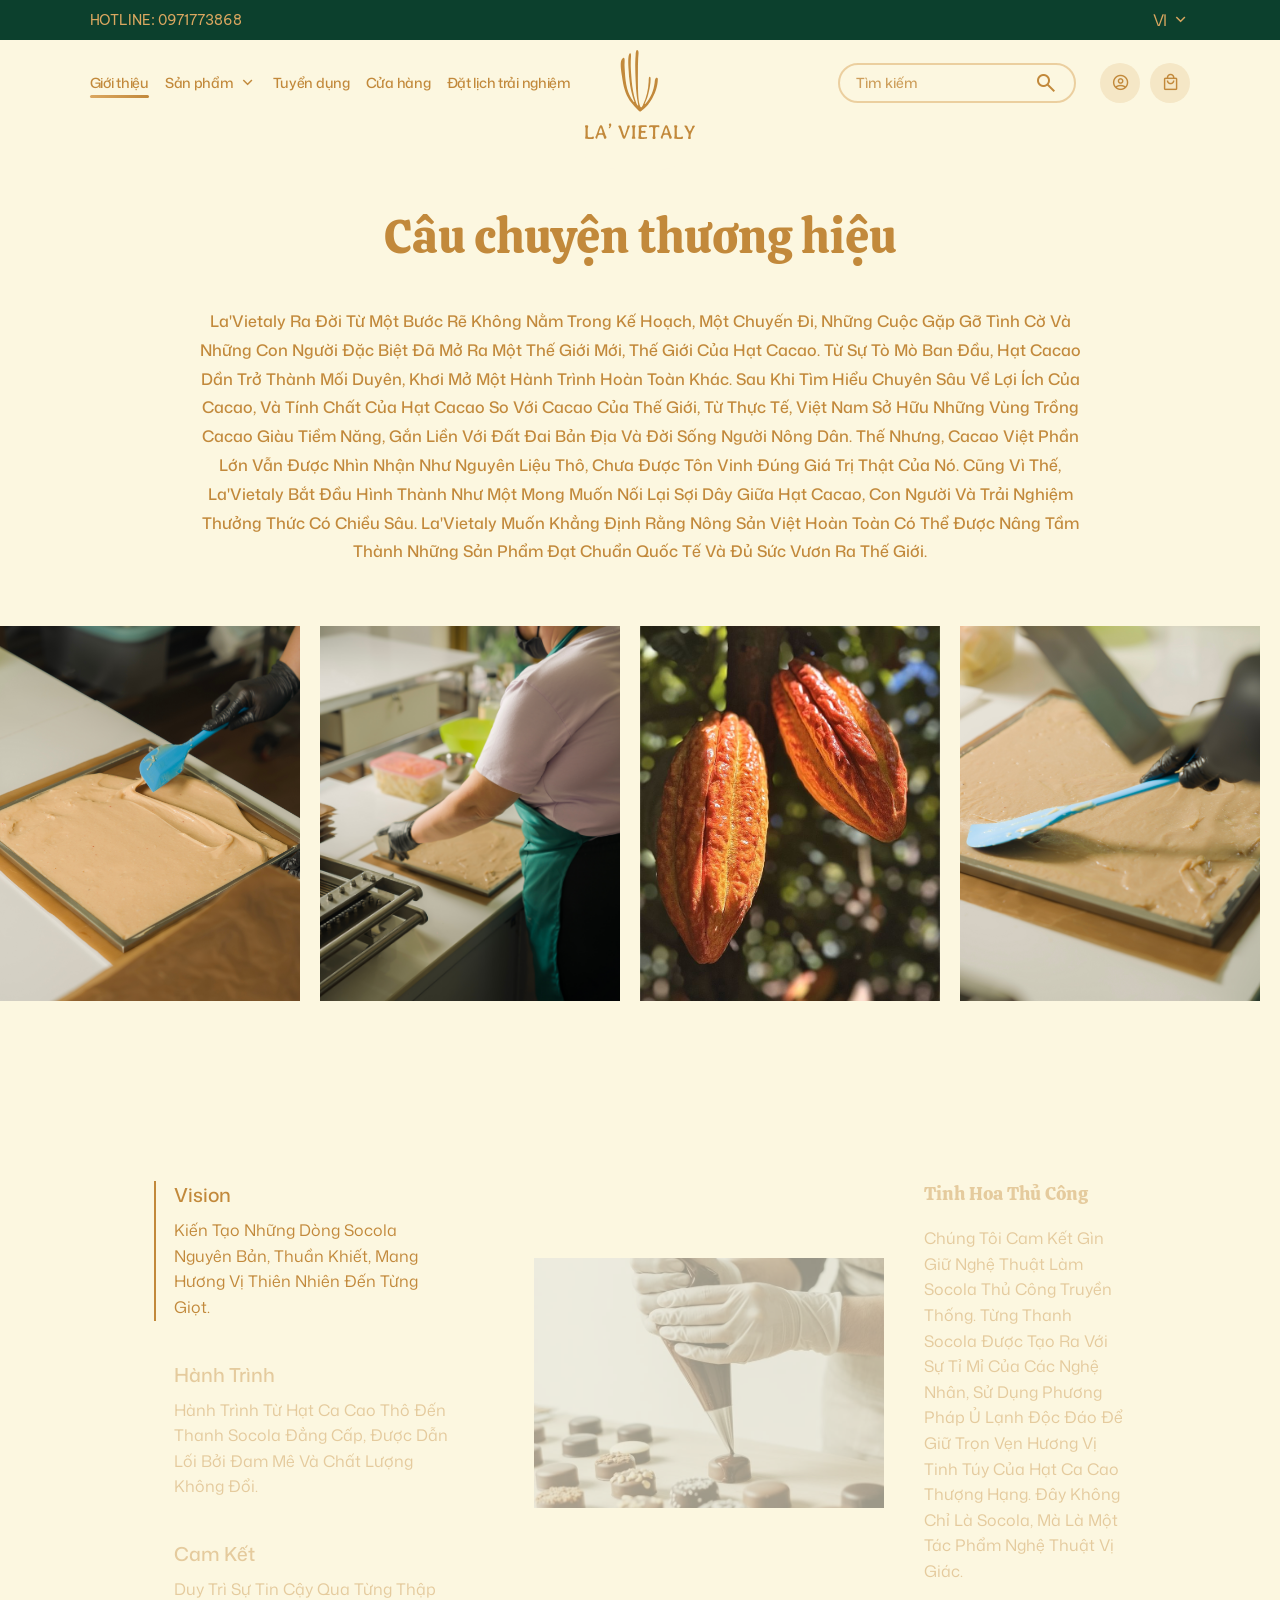
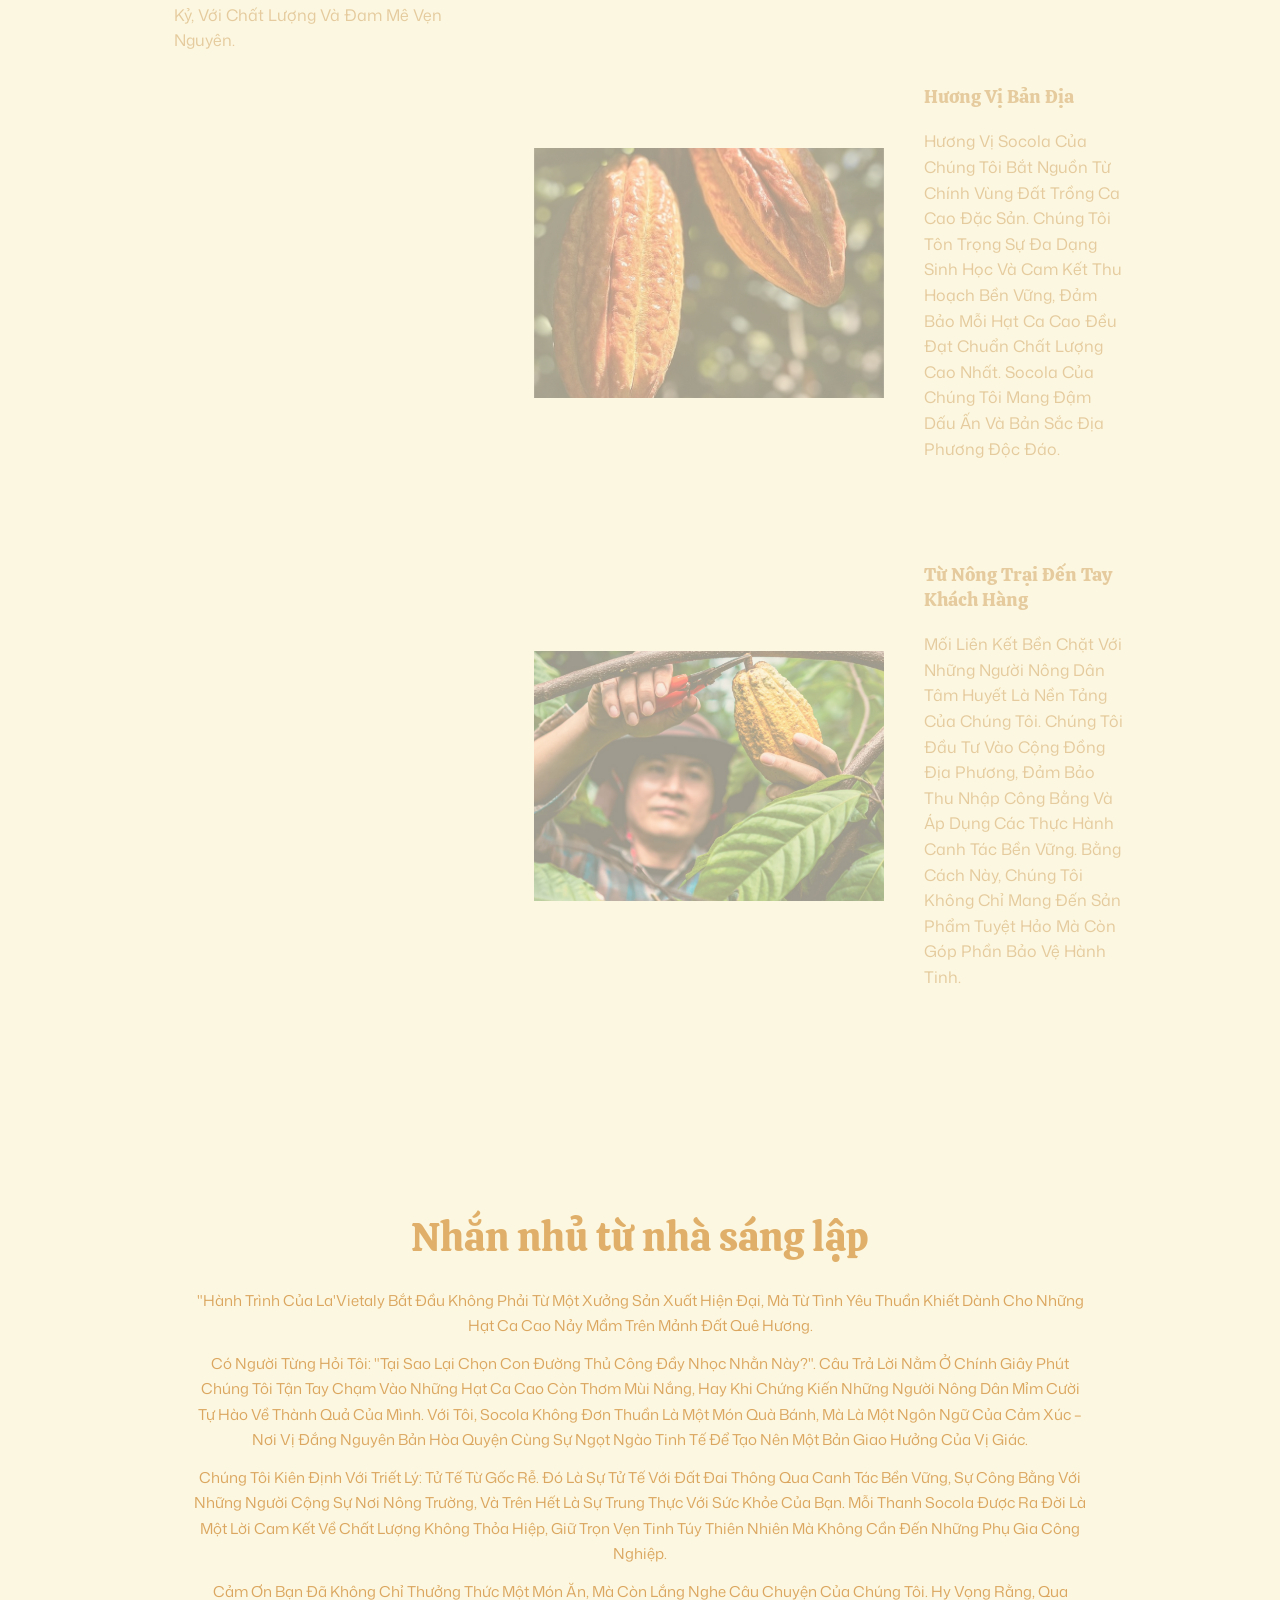
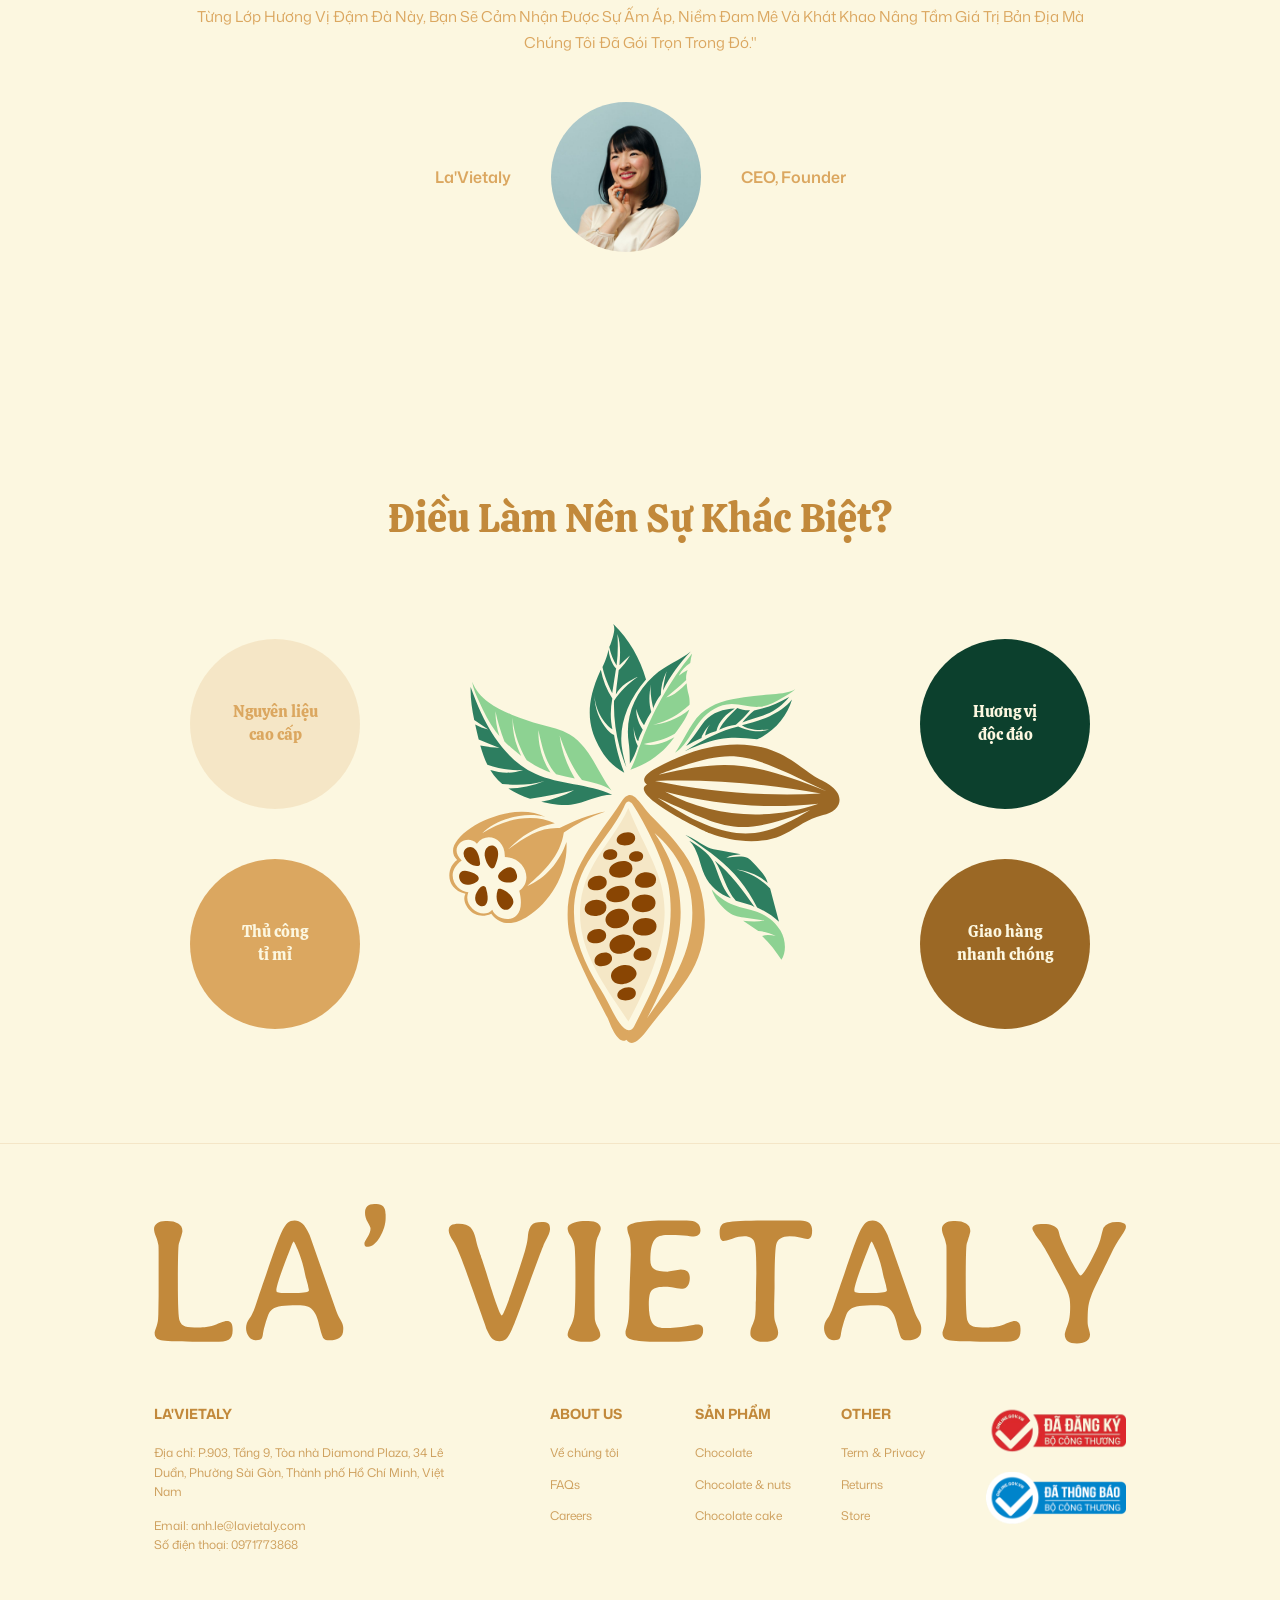
==== about.html @ fe35db83 "create project" ====
<!DOCTYPE html>
<html lang="vi">

<head>
    <meta charset="utf-8">
    <meta name="viewport" content="width=device-width, initial-scale=1">
    <title>Vietaly - Giới thiệu</title>
    <link rel="icon" href="images/logotab.svg">

    <link rel="preconnect" href="https://fonts.googleapis.com">
    <link rel="preconnect" href="https://fonts.gstatic.com" crossorigin>
    <link
        href="https://fonts.googleapis.com/css2?family=Be+Vietnam+Pro:wght@400;500;600&family=Calistoga&family=Mona+Sans:ital,wght@0,200..900;1,200..900&display=swap"
        rel="stylesheet">
    <link rel="stylesheet"
        href="https://fonts.googleapis.com/css2?family=Material+Symbols+Outlined:opsz,wght,FILL,GRAD@24,400,0,0" />

    <link rel="stylesheet" href="css/app.css">
    <script type="module" src="js/app.js"></script>
    <link rel="stylesheet" href="css/about.css">
</head>

<body>
    <header class="header-wrapper">
        <div class="top-bar">
            <div class="custom-container">
                <div class="hotline">HOTLINE: 0971773868</div>
                <div class="language-selector" id="language-selector">
                    <span class="lang-text" id="current-lang">VI</span>
                    <span class="material-symbols-outlined">keyboard_arrow_down</span>
                    <div class="lang-dropdown">
                        <div class="lang-option" data-value="en">EN</div>
                    </div>
                </div>
            </div>
        </div>

        <div class="main-header">
            <div class="custom-container main-header-container">
                <button id="mobile-menu-toggle" class="mobile-menu-btn">
                    <span class="material-symbols-outlined">menu</span>
                </button>
                <div class="mobile-menu-overlay" id="mobile-menu-overlay"></div>
                <nav class="nav-menu" id="nav-menu">
                    <div class="mobile-menu-close">
                        <button id="mobile-menu-close-btn" class="mobile-menu-btn">
                            <span class="material-symbols-outlined">close</span>
                        </button>
                    </div>
                    <a href="about.html">Giới thiệu</a>
                    <div class="nav-item" data-path="/san-pham">
                        <span style="cursor: pointer;" onclick="window.location.href='products.html'">Sản phẩm</span>
                        <span class="material-symbols-outlined">keyboard_arrow_down</span>
                        <div class="mega-menu">
                            <div class="mega-menu-inner">
                                <div class="mega-categories">
                                    <h3>Danh mục</h3>
                                    <ul>
                                        <li><a href="#" class="cat-link active" data-target="cat-artisan">Socola
                                                thủ công (Artisan)</a></li>
                                        <li><a href="#" class="cat-link" data-target="cat-bars">Socola thanh
                                                (Bars)</a></li>
                                        <li><a href="#" class="cat-link" data-target="cat-truffles">Socola tươi
                                                (Truffles)</a></li>
                                        <li><a href="#" class="cat-link" data-target="cat-dark">Socola đen nguyên
                                                chất</a></li>
                                    </ul>
                                </div>

                                <div class="mega-products">
                                    <div class="mega-products-header">
                                        <h3>Sản phẩm nổi bật</h3>
                                        <a href="#" class="view-all-link">Xem tất cả<span
                                                class="material-symbols-outlined">arrow_right_alt</span></a>
                                    </div>

                                    <div class="mega-product-group active" id="cat-artisan">
                                        <div class="mega-product-card">
                                            <img src="images/product1.png" alt="Artisan 1">
                                            <h4>Hộp Socola Artisan Nghệ Thuật</h4>
                                            <p class="price">850.000đ</p>
                                        </div>
                                        <div class="mega-product-card">
                                            <img src="images/product1.png" alt="Artisan 2">
                                            <h4>Viên Socola Bonbon Hảo Hạng</h4>
                                            <p class="price">320.000đ</p>
                                        </div>
                                        <div class="mega-product-card">
                                            <img src="images/product1.png" alt="Artisan 3">
                                            <h4>Set Quà Tặng Artisan Độc Bản</h4>
                                            <p class="price">1.500.000đ</p>
                                        </div>
                                    </div>

                                    <div class="mega-product-group" id="cat-bars">
                                        <div class="mega-product-card">
                                            <img src="images/product1.png" alt="Bar 1">
                                            <h4>Thanh Socola Đen 85% Cacao</h4>
                                            <p class="price">190.000đ</p>
                                        </div>
                                        <div class="mega-product-card">
                                            <img src="images/product1.png" alt="Bar 2">
                                            <h4>Thanh Socola Sữa Trái Cây Hạt Dẻ</h4>
                                            <p class="price">210.000đ</p>
                                        </div>
                                    </div>

                                    <div class="mega-product-group" id="cat-truffles">
                                        <div class="mega-product-card">
                                            <img src="images/product1.png" alt="Truffle 1">
                                            <h4>Truffle Trà Xanh Matcha</h4>
                                            <p class="price">250.000đ</p>
                                        </div>
                                        <div class="mega-product-card">
                                            <img src="images/product1.png" alt="Truffle 2">
                                            <h4>Truffle Dâu Tây Sữa</h4>
                                            <p class="price">280.000đ</p>
                                        </div>
                                        <div class="mega-product-card">
                                            <img src="images/product1.png" alt="Truffle 3">
                                            <h4>Truffle Caramel Muối Biển</h4>
                                            <p class="price">260.000đ</p>
                                        </div>
                                        <div class="mega-product-card">
                                            <img src="images/product1.png" alt="Truffle 4">
                                            <h4>Truffle Socola Đắng Nguyên Chất</h4>
                                            <p class="price">290.000đ</p>
                                        </div>
                                    </div>
                                </div>
                            </div>
                        </div>
                    </div>
                    <a href="recruitment.html">Tuyển dụng</a>
                    <a href="store.html">Cửa hàng</a>
                    <a href="#">Đặt lịch trải nghiệm</a>
                    <div class="magic-line"></div>
                </nav>

                <div class="logo-wrapper">
                    <div class="logo-container">
                        <a href="index.html" style="text-decoration: none;">
                            <img src="images/logo.svg" alt="LA' VIETALY Logo">
                        </a>
                    </div>
                </div>

                <div class="header-actions">
                    <div class="search-box">
                        <input type="text" placeholder="Tìm kiếm">
                        <span class="material-symbols-outlined">search</span>
                    </div>

                    <div class="icon-actions">
                        <a href="#" class="icon-btn">
                            <span class="material-symbols-outlined">account_circle</span>
                        </a>
                        <a href="cart.html" class="icon-btn">
                            <span class="material-symbols-outlined">local_mall</span>
                        </a>
                    </div>
                </div>
            </div>
        </div>
    </header>

    <main>
        <section class="about-section">
        <div class="custom-container about-container">
            <h2 class="about-title">Câu chuyện thương hiệu</h2>
            <p class="about-desc">
                La'Vietaly Ra Đời Từ Một Bước Rẽ Không Nằm Trong Kế Hoạch, Một Chuyến Đi, Những Cuộc Gặp Gỡ Tình Cờ Và Những
                Con Người Đặc Biệt Đã Mở Ra Một Thế Giới Mới, Thế Giới Của Hạt Cacao. Từ Sự Tò Mò Ban Đầu, Hạt Cacao Dần Trở
                Thành Mối Duyên, Khơi Mở Một Hành Trình Hoàn Toàn Khác. Sau Khi Tìm Hiểu Chuyên Sâu Về Lợi Ích Của Cacao, Và
                Tính Chất Của Hạt Cacao So Với Cacao Của Thế Giới, Từ Thực Tế, Việt Nam Sở Hữu Những Vùng Trồng Cacao Giàu
                Tiềm Năng, Gắn Liền Với Đất Đai Bản Địa Và Đời Sống Người Nông Dân. Thế Nhưng, Cacao Việt Phần Lớn Vẫn Được
                Nhìn Nhận Như Nguyên Liệu Thô, Chưa Được Tôn Vinh Đúng Giá Trị Thật Của Nó. Cũng Vì Thế, La'Vietaly Bắt Đầu
                Hình Thành Như Một Mong Muốn Nối Lại Sợi Dây Giữa Hạt Cacao, Con Người Và Trải Nghiệm Thưởng Thức Có Chiều
                Sâu. La'Vietaly Muốn Khẳng Định Rằng Nông Sản Việt Hoàn Toàn Có Thể Được Nâng Tầm Thành Những Sản Phẩm Đạt
                Chuẩn Quốc Tế Và Đủ Sức Vươn Ra Thế Giới.
            </p>
        </div>

        <div class="about-gallery-wrapper">
            <div class="about-gallery-track">
                <div class="about-img-wrap"><img src="images/intro1.jpg" alt="Intro 1"></div>
                <div class="about-img-wrap"><img src="images/intro2.jpg" alt="Intro 2"></div>
                <div class="about-img-wrap"><img src="images/intro3.png" alt="Intro 3"></div>
                <div class="about-img-wrap"><img src="images/intro4.jpg" alt="Intro 4"></div>
                <div class="about-img-wrap"><img src="images/weare.jpg" alt="Intro 5"></div>
                <div class="about-img-wrap"><img src="images/footer1.jpg" alt="Intro 6"></div>
            </div>
            <div class="about-gallery-track">
                <div class="about-img-wrap"><img src="images/intro1.jpg" alt="Intro 1"></div>
                <div class="about-img-wrap"><img src="images/intro2.jpg" alt="Intro 2"></div>
                <div class="about-img-wrap"><img src="images/intro3.png" alt="Intro 3"></div>
                <div class="about-img-wrap"><img src="images/intro4.jpg" alt="Intro 4"></div>
                <div class="about-img-wrap"><img src="images/weare.jpg" alt="Intro 5"></div>
                <div class="about-img-wrap"><img src="images/footer1.jpg" alt="Intro 6"></div>
            </div>
        </div>
    </section>

    <section class="values-section">
        <div class="custom-container values-container">
            <div class="values-sidebar">
                <div class="values-nav" id="values-nav">
                    <div class="values-nav-item active" data-target="section-vision">
                        <h4>Vision</h4>
                        <p>Kiến Tạo Những Dòng Socola Nguyên Bản, Thuần Khiết, Mang Hương Vị Thiên Nhiên Đến Từng Giọt.</p>
                    </div>
                    <div class="values-nav-item" data-target="section-hanh-trinh">
                        <h4>Hành Trình</h4>
                        <p>Hành Trình Từ Hạt Ca Cao Thô Đến Thanh Socola Đẳng Cấp, Được Dẫn Lối Bởi Đam Mê Và Chất Lượng
                            Không Đổi.</p>
                    </div>
                    <div class="values-nav-item" data-target="section-cam-ket">
                        <h4>Cam Kết</h4>
                        <p>Duy Trì Sự Tin Cậy Qua Từng Thập Kỷ, Với Chất Lượng Và Đam Mê Vẹn Nguyên.</p>
                    </div>
                </div>
            </div>

            <div class="values-content">
                <div id="section-vision" class="value-content-item">
                    <img src="images/vision.png" alt="Tinh Hoa Thủ Công" class="value-img">
                    <div class="value-text">
                        <h3 class="value-title">Tinh Hoa Thủ Công</h3>
                        <p class="value-desc">Chúng Tôi Cam Kết Gìn Giữ Nghệ Thuật Làm Socola Thủ Công Truyền Thống. Từng
                            Thanh Socola Được Tạo Ra Với Sự Tỉ Mỉ Của Các Nghệ Nhân, Sử Dụng Phương Pháp Ủ Lạnh Độc Đáo Để
                            Giữ Trọn Vẹn Hương Vị Tinh Túy Của Hạt Ca Cao Thượng Hạng. Đây Không Chỉ Là Socola, Mà Là Một
                            Tác Phẩm Nghệ Thuật Vị Giác.</p>
                    </div>
                </div>
                <div id="section-hanh-trinh" class="value-content-item">
                    <img src="images/journey.png" alt="Hương Vị Bản Địa" class="value-img">
                    <div class="value-text">
                        <h3 class="value-title">Hương Vị Bản Địa</h3>
                        <p class="value-desc">Hương Vị Socola Của Chúng Tôi Bắt Nguồn Từ Chính Vùng Đất Trồng Ca Cao Đặc
                            Sản. Chúng Tôi Tôn Trọng Sự Đa Dạng Sinh Học Và Cam Kết Thu Hoạch Bền Vững, Đảm Bảo Mỗi Hạt Ca
                            Cao Đều Đạt Chuẩn Chất Lượng Cao Nhất. Socola Của Chúng Tôi Mang Đậm Dấu Ấn Và Bản Sắc Địa
                            Phương Độc Đáo.</p>
                    </div>
                </div>
                <div id="section-cam-ket" class="value-content-item">
                    <img src="images/commit.png" alt="Từ Nông Trại Đến Tay Khách Hàng" class="value-img">
                    <div class="value-text">
                        <h3 class="value-title">Từ Nông Trại Đến Tay Khách Hàng</h3>
                        <p class="value-desc">Mối Liên Kết Bền Chặt Với Những Người Nông Dân Tâm Huyết Là Nền Tảng Của Chúng
                            Tôi. Chúng Tôi Đầu Tư Vào Cộng Đồng Địa Phương, Đảm Bảo Thu Nhập Công Bằng Và Áp Dụng Các Thực
                            Hành Canh Tác Bền Vững. Bằng Cách Này, Chúng Tôi Không Chỉ Mang Đến Sản Phẩm Tuyệt Hảo Mà Còn
                            Góp Phần Bảo Vệ Hành Tinh.</p>
                    </div>
                </div>
            </div>
        </div>
    </section>

    <!-- Founder Section -->
    <section class="founder-section">
        <div class="custom-container">
            <div class="founder-stamp">
                <h2 class="founder-title">Nhắn nhủ từ nhà sáng lập</h2>
                <div class="founder-message">
                    <p>"Hành Trình Của La'Vietaly Bắt Đầu Không Phải Từ Một Xưởng Sản Xuất Hiện Đại, Mà Từ Tình Yêu Thuần
                        Khiết Dành Cho Những Hạt Ca Cao Nảy Mầm Trên Mảnh Đất Quê Hương.</p>
                    <p>Có Người Từng Hỏi Tôi: "Tại Sao Lại Chọn Con Đường Thủ Công Đầy Nhọc Nhằn Này?". Câu Trả Lời Nằm Ở
                        Chính Giây Phút Chúng Tôi Tận Tay Chạm Vào Những Hạt Ca Cao Còn Thơm Mùi Nắng, Hay Khi Chứng Kiến
                        Những Người Nông Dân Mỉm Cười Tự Hào Về Thành Quả Của Mình. Với Tôi, Socola Không Đơn Thuần Là Một
                        Món Quà Bánh, Mà Là Một Ngôn Ngữ Của Cảm Xúc – Nơi Vị Đắng Nguyên Bản Hòa Quyện Cùng Sự Ngọt Ngào
                        Tinh Tế Để Tạo Nên Một Bản Giao Hưởng Của Vị Giác.</p>
                    <p>Chúng Tôi Kiên Định Với Triết Lý: Tử Tế Từ Gốc Rễ. Đó Là Sự Tử Tế Với Đất Đai Thông Qua Canh Tác Bền
                        Vững, Sự Công Bằng Với Những Người Cộng Sự Nơi Nông Trường, Và Trên Hết Là Sự Trung Thực Với Sức
                        Khỏe Của Bạn. Mỗi Thanh Socola Được Ra Đời Là Một Lời Cam Kết Về Chất Lượng Không Thỏa Hiệp, Giữ
                        Trọn Vẹn Tinh Túy Thiên Nhiên Mà Không Cần Đến Những Phụ Gia Công Nghiệp.</p>
                    <p>Cảm Ơn Bạn Đã Không Chỉ Thưởng Thức Một Món Ăn, Mà Còn Lắng Nghe Câu Chuyện Của Chúng Tôi. Hy Vọng
                        Rằng, Qua Từng Lớp Hương Vị Đậm Đà Này, Bạn Sẽ Cảm Nhận Được Sự Ấm Áp, Niềm Đam Mê Và Khát Khao Nâng
                        Tầm Giá Trị Bản Địa Mà Chúng Tôi Đã Gói Trọn Trong Đó."</p>
                </div>

                <div class="founder-bottom">
                    <span class="founder-company">La'Vietaly</span>
                    <div class="founder-avatar">
                        <img src="images/ceo.png" alt="CEO Founder">
                    </div>
                    <span class="founder-role">CEO, Founder</span>
                </div>
            </div>
        </div>
    </section>

    <!-- Difference Section -->
    <section class="difference-section">
        <div class="custom-container difference-container">
            <h2 class="difference-title">Điều Làm Nên Sự Khác Biệt?</h2>

            <div class="difference-content">
                <div class="diff-col left-col">
                    <div class="diff-circle circle-1">
                        <span>Nguyên liệu<br>cao cấp</span>
                    </div>
                    <div class="diff-circle circle-2">
                        <span>Thủ công<br>tỉ mỉ</span>
                    </div>
                </div>

                <div class="diff-col center-col">
                    <img src="images/cacao.svg" alt="Cacao" class="cacao-img">
                </div>

                <div class="diff-col right-col">
                    <div class="diff-circle circle-3">
                        <span>Hương vị<br>độc đáo</span>
                    </div>
                    <div class="diff-circle circle-4">
                        <span>Giao hàng<br>nhanh chóng</span>
                    </div>
                </div>
            </div>
        </div>
    </section>



    </main>

    <footer class="footer-section">
        <div class="custom-container">
            <img src="images/logo footer.svg" alt="LA' VIETALY Logo" class="footer-huge-logo">
            <div class="footer-grid">
                <div class="footer-col footer-col-brand">
                    <h3>LA'VIETALY</h3>
                    <p>Địa chỉ: P.903, Tầng 9, Tòa nhà Diamond Plaza, 34 Lê Duẩn, Phường Sài Gòn, Thành phố Hồ Chí Minh,
                        Việt Nam</p>
                    <p>Email: anh.le@lavietaly.com<br>Số điện thoại: 0971773868</p>
                </div>
                <div class="footer-col">
                    <h3>ABOUT US</h3>
                    <ul>
                        <li><a href="about.html">Về chúng tôi</a></li>
                        <li><a href="#">FAQs</a></li>
                        <li><a href="#">Careers</a></li>
                    </ul>
                </div>
                <div class="footer-col">
                    <h3>SẢN PHẨM</h3>
                    <ul>
                        <li><a href="#">Chocolate</a></li>
                        <li><a href="#">Chocolate & nuts</a></li>
                        <li><a href="#">Chocolate cake</a></li>
                    </ul>
                </div>
                <div class="footer-col">
                    <h3>OTHER</h3>
                    <ul>
                        <li><a href="#">Term & Privacy</a></li>
                        <li><a href="#">Returns</a></li>
                        <li><a href="#">Store</a></li>
                    </ul>
                </div>
                <div class="footer-col footer-col-badges">
                    <img src="images/register.svg" alt="Đã đăng ký Bộ Công Thương" class="bct-logo">
                    <img src="images/noti.svg" alt="Đã thông báo Bộ Công Thương" class="bct-logo">
                </div>
            </div>
        </div>
    </footer>

    <script type="module" src="js/about.js"></script>
</body>

</html>
---- css/about.css ----
.about-section {
    background-color: var(--color-header-bg);
    padding: 80px 0;
}

.about-container {
    display: flex;
    flex-direction: column;
    align-items: center;
}

.about-title {
    font-family: 'Calistoga', serif;
    font-size: clamp(32px, 5vw, 48px);
    font-weight: 400;
    color: var(--color-header-text);
    text-align: center;
    margin-bottom: 40px;
}

.about-desc {
    font-family: var(--font-mona-sans);
    font-size: clamp(14px, 2vw, 16px);
    color: var(--color-header-text);
    line-height: 1.8;
    text-align: center;
    max-width: 900px;
    margin: 0 auto 60px auto;
    font-weight: 500;
}

.about-gallery-wrapper {
    width: 100%;
    overflow: hidden;
    display: flex;
}

.about-gallery-wrapper:hover .about-gallery-track {
    animation-play-state: paused;
}

.about-gallery-track {
    display: flex;
    flex-shrink: 0;
    gap: 20px;
    padding-right: 20px;
    animation: scroll-right 40s linear infinite;
}

@keyframes scroll-right {
    0% {
        transform: translateX(-100%);
    }

    100% {
        transform: translateX(0);
    }
}

.about-img-wrap {
    flex: 0 0 calc(25vw - 20px);
    aspect-ratio: 4/5;
    overflow: hidden;
}

.about-img-wrap img {
    width: 100%;
    height: 100%;
    object-fit: cover;
    transition: transform 0.5s ease;
}

.about-img-wrap:hover img {
    transform: scale(1.05);
}

@media (max-width: 768px) {
    .about-section {
        padding: 40px 0;
    }

    .about-gallery-track {
        gap: 15px;
        padding-right: 15px;
    }

    .about-img-wrap {
        flex: 0 0 calc(50vw - 15px);
    }
}

/* Values Section */
.values-section {
    padding: 100px 0;
    background-color: var(--color-header-bg);
}

.values-container {
    display: flex;
    gap: 80px;
    align-items: flex-start;
}

/* Sidebar */
.values-sidebar {
    flex: 0 0 300px;
    position: sticky;
    top: 120px;
}

.values-nav {
    display: flex;
    flex-direction: column;
    gap: 40px;
}

.values-nav-item {
    position: relative;
    padding-left: 20px;
    cursor: pointer;
    opacity: 0.4;
    transition: opacity 0.3s ease;
}

.values-nav-item.active {
    opacity: 1;
}

.values-nav-item::before {
    content: '';
    position: absolute;
    left: 0;
    top: 0;
    width: 2px;
    height: 100%;
    background-color: transparent;
    transition: background-color 0.3s ease;
}

.values-nav-item.active::before {
    background-color: var(--color-header-text);
}

.values-nav-item h4 {
    font-family: var(--font-mona-sans);
    font-size: var(--fs-lg);
    font-weight: 500;
    color: var(--color-header-text);
    margin-bottom: 10px;
}

.values-nav-item p {
    font-family: var(--font-mona-sans);
    font-size: var(--fs-base);
    font-weight: 400;
    color: var(--color-header-text);
    line-height: 1.6;
    margin: 0;
}

/* Content */
.values-content {
    flex: 1;
    display: flex;
    flex-direction: column;
    gap: 100px;
}

.value-content-item {
    display: flex;
    gap: 40px;
    align-items: center;
    opacity: 0.4;
    transition: opacity 0.4s ease;
}

.value-content-item.active {
    opacity: 1;
}

.value-content-item .value-img {
    flex: 0 0 350px;
    height: 250px;
    object-fit: cover;
}

.value-text {
    flex: 1;
}

.value-text .value-title {
    font-family: 'Calistoga', serif;
    font-size: var(--fs-lg);
    font-weight: 400;
    color: var(--color-header-text);
    margin: 0 0 20px 0;
}

.value-text .value-desc {
    font-family: var(--font-mona-sans);
    font-size: var(--fs-base);
    font-weight: 400;
    color: var(--color-header-text);
    line-height: 1.6;
    margin: 0;
}

@media (max-width: 1024px) {
    .values-container {
        gap: 40px;
    }

    .values-sidebar {
        flex: 0 0 250px;
    }

    .value-content-item {
        flex-direction: column;
        gap: 20px;
    }

    .value-content-item .value-img {
        flex: none;
        width: 100%;
        height: auto;
        aspect-ratio: 16/9;
    }
}

@media (max-width: 768px) {
    .values-container {
        flex-direction: column;
    }

    .values-sidebar {
        position: static;
        flex: none;
        width: 100%;
    }

    .values-nav {
        flex-direction: row;
        overflow-x: auto;
        padding-bottom: 20px;
        gap: 20px;
        -ms-overflow-style: none;
        scrollbar-width: none;
        scroll-snap-type: x mandatory;
        scroll-behavior: smooth;
    }

    .values-nav::-webkit-scrollbar {
        display: none;
    }

    .values-nav-item {
        flex: 0 0 250px;
        padding-left: 0;
        scroll-snap-align: center;
    }

    .values-nav-item::before {
        display: none;
    }
}

@media (max-width: 768px) {
    .values-section {
        padding: 60px 0 20px 0;
    }
}

.founder-section {
    position: relative;
    width: 100%;
    background-color: var(--color-header-bg);
    padding: 0 0 100px 0;
}

@media (max-width: 768px) {
    .founder-section {
        padding: 0 0 60px 0;
    }
}

.founder-stamp {
    display: flex;
    flex-direction: column;
    align-items: center;
    margin: 0 auto;
    background-image: url('../../public/images/background2.svg');
    background-size: cover;
    background-position: center;
    background-repeat: no-repeat;
    padding: 120px 40px;
}

.founder-title {
    font-family: 'Calistoga', serif;
    font-size: clamp(32px, 4vw, 40px);
    font-weight: 400;
    color: #E0B06A;
    margin-bottom: 25px;
    text-align: center;
}

.founder-message {
    text-align: center;
    margin-bottom: 35px;
    max-width: 1000px;
}

.founder-message p {
    font-family: var(--font-mona-sans);
    font-size: clamp(14px, 1.2vw, 15px);
    color: var(--color-topbar-text);
    line-height: 1.7;
    margin-bottom: 12px;
    font-weight: 400;
}

.founder-bottom {
    display: flex;
    align-items: center;
    justify-content: center;
    gap: 40px;
}

.founder-company,
.founder-role {
    font-family: var(--font-mona-sans);
    font-size: var(--fs-base);
    font-weight: 600;
    color: var(--color-topbar-text);
}

.founder-avatar {
    width: 150px;
    height: 150px;
    border-radius: 50%;
    overflow: hidden;
}

.founder-avatar img {
    width: 100%;
    height: 100%;
    object-fit: cover;
}

@media (max-width: 768px) {
    .founder-section {
        padding: 0 0 60px 0;
    }

    .founder-stamp {
        padding: 40px 15px;
    }

    .founder-bottom {
        flex-direction: column;
        gap: 15px;
    }
}

.difference-section {
    padding: 20px 0 100px 0;
    background-color: var(--color-header-bg);
}

.difference-title {
    font-family: 'Calistoga', serif;
    font-size: clamp(32px, 4vw, 40px);
    font-weight: 400;
    color: var(--color-header-text);
    text-align: center;
    margin-bottom: 80px;
}

.difference-content {
    display: flex;
    justify-content: center;
    align-items: center;
    gap: 80px;
    flex-wrap: wrap;
}

.diff-col {
    display: flex;
    flex-direction: column;
    gap: 50px;
}

.cacao-img {
    max-width: 400px;
    height: auto;
    width: 100%;
}

.diff-circle {
    width: 170px;
    height: 170px;
    border-radius: 50%;
    display: flex;
    justify-content: center;
    align-items: center;
    text-align: center;
    padding: 20px;
    font-family: 'Calistoga', serif;
    font-size: var(--fs-base);
    font-weight: 400;
    line-height: 1.4;
    transition: transform 0.3s ease;
}

.diff-circle:hover {
    transform: translateY(-5px);
}

.circle-1 {
    background-color: #DBA76033;
    color: #DBA760;
}

.circle-2 {
    background-color: #DBA760;
    color: #FCF7E0;
}

.circle-3 {
    background-color: #0C402D;
    color: #FCF7E0;
}

.circle-4 {
    background-color: #9B6825;
    color: #FCF7E0;
}

@media (max-width: 1024px) {
    .difference-content {
        gap: 40px;
    }

    .cacao-img {
        max-width: 300px;
    }

    .diff-circle {
        width: 140px;
        height: 140px;
        font-size: var(--fs-sm);
    }
}

@media (max-width: 768px) {
    .difference-content {
        flex-direction: column;
        gap: 50px;
    }

    .diff-col {
        flex-direction: row;
        flex-wrap: wrap;
        justify-content: center;
        gap: 30px;
        width: 100%;
    }

    .center-col {
        order: -1;
    }
}
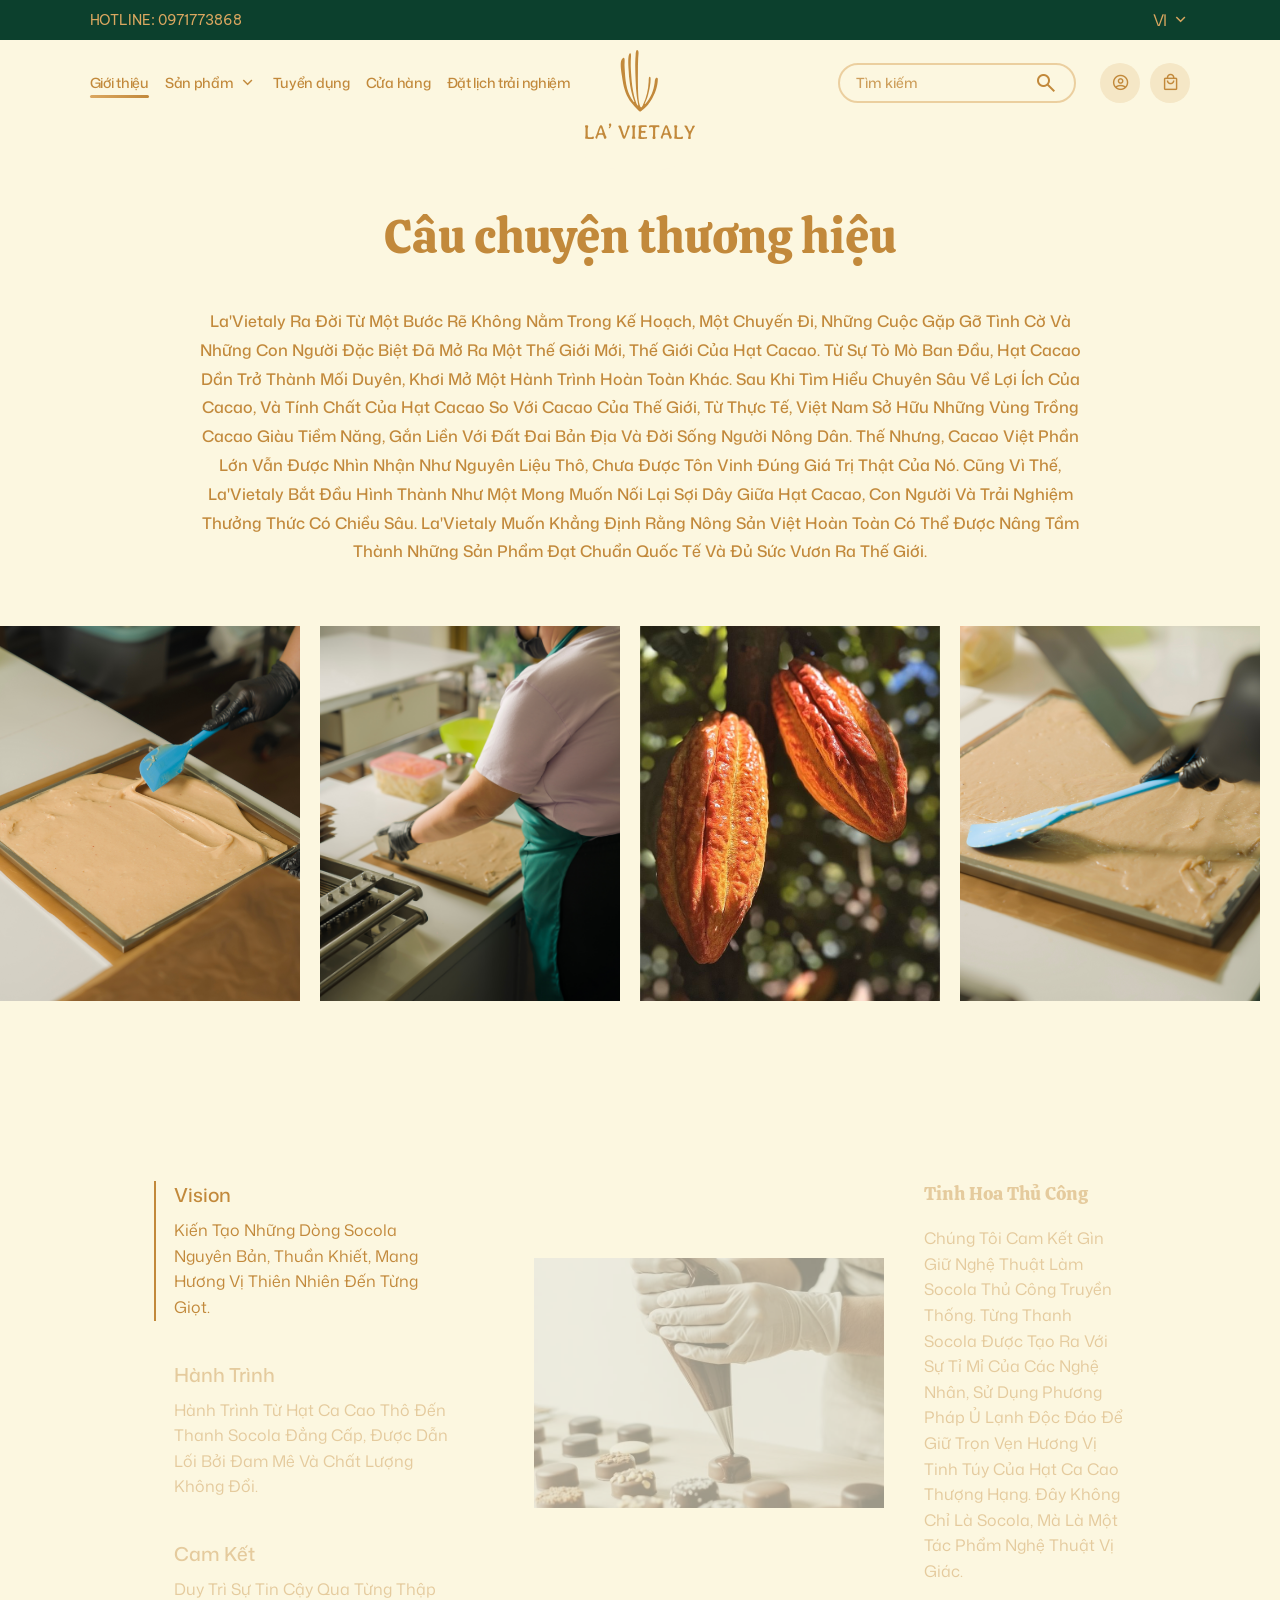
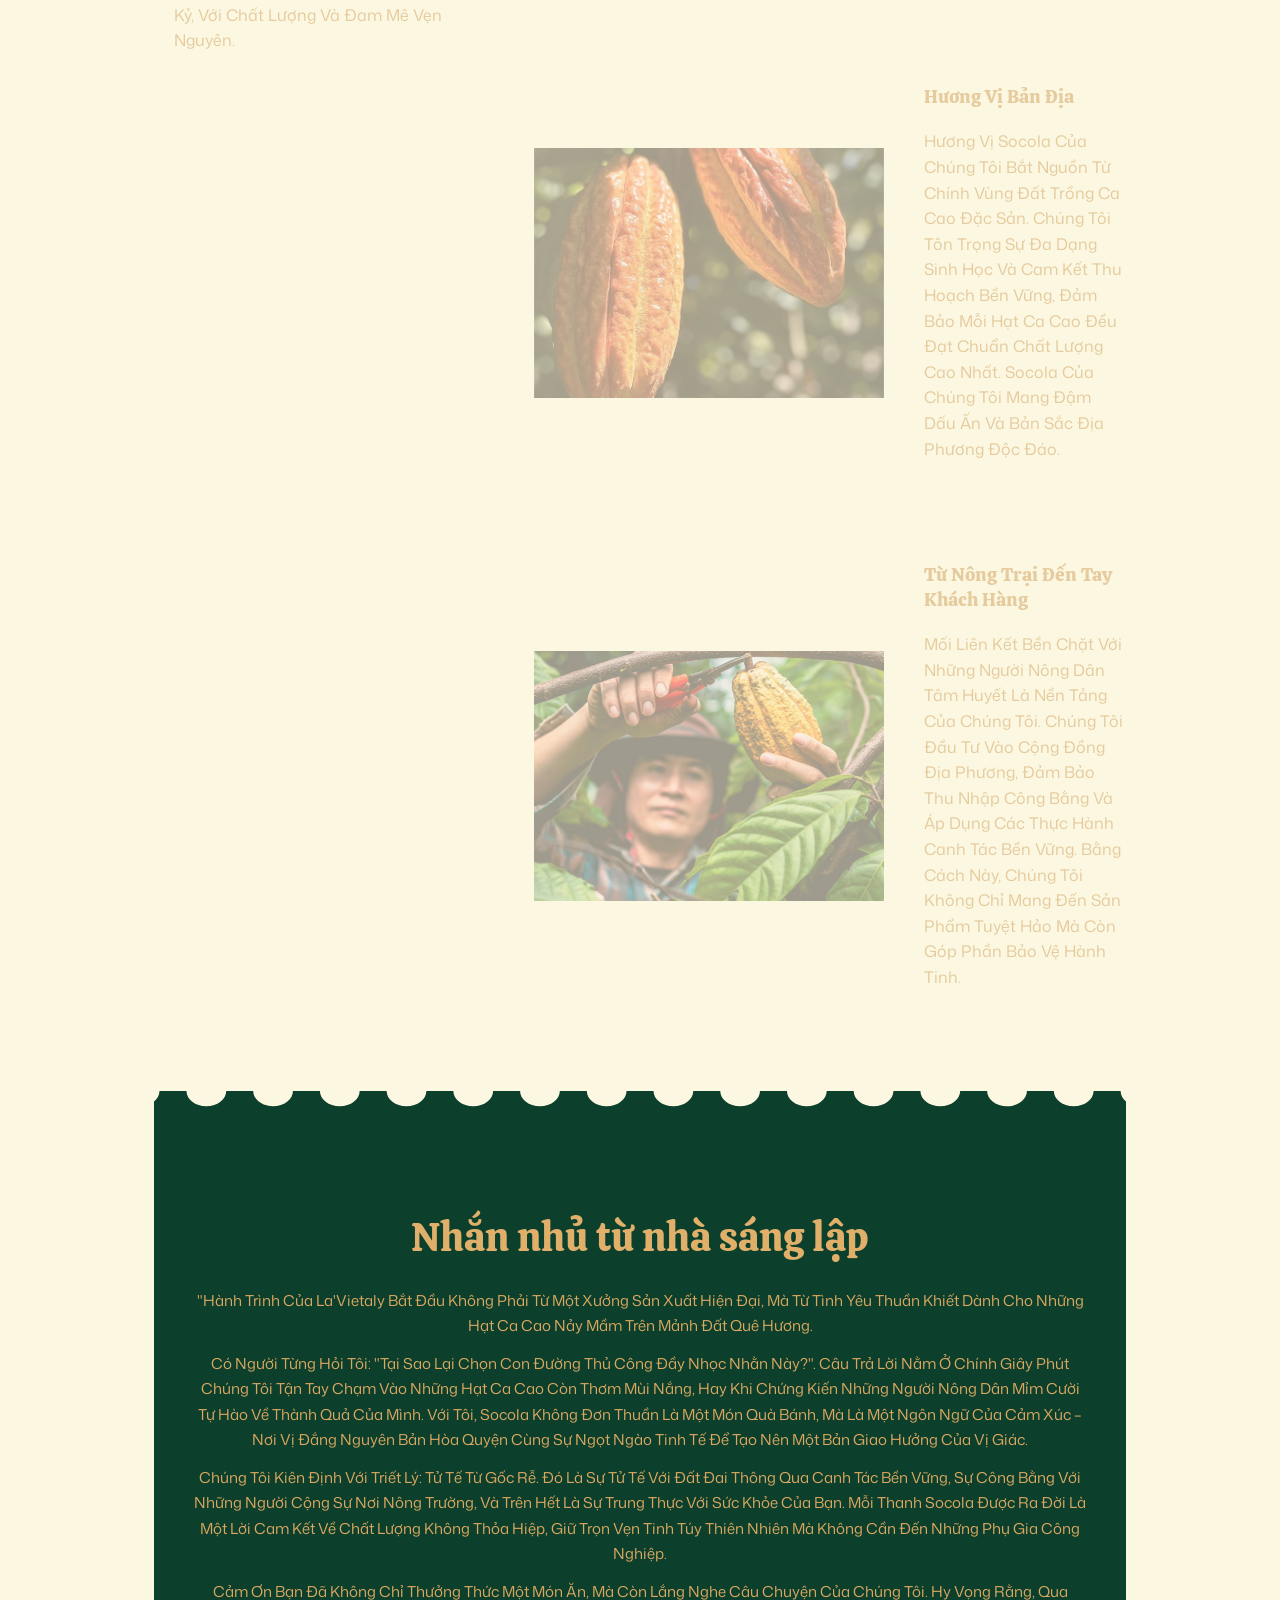
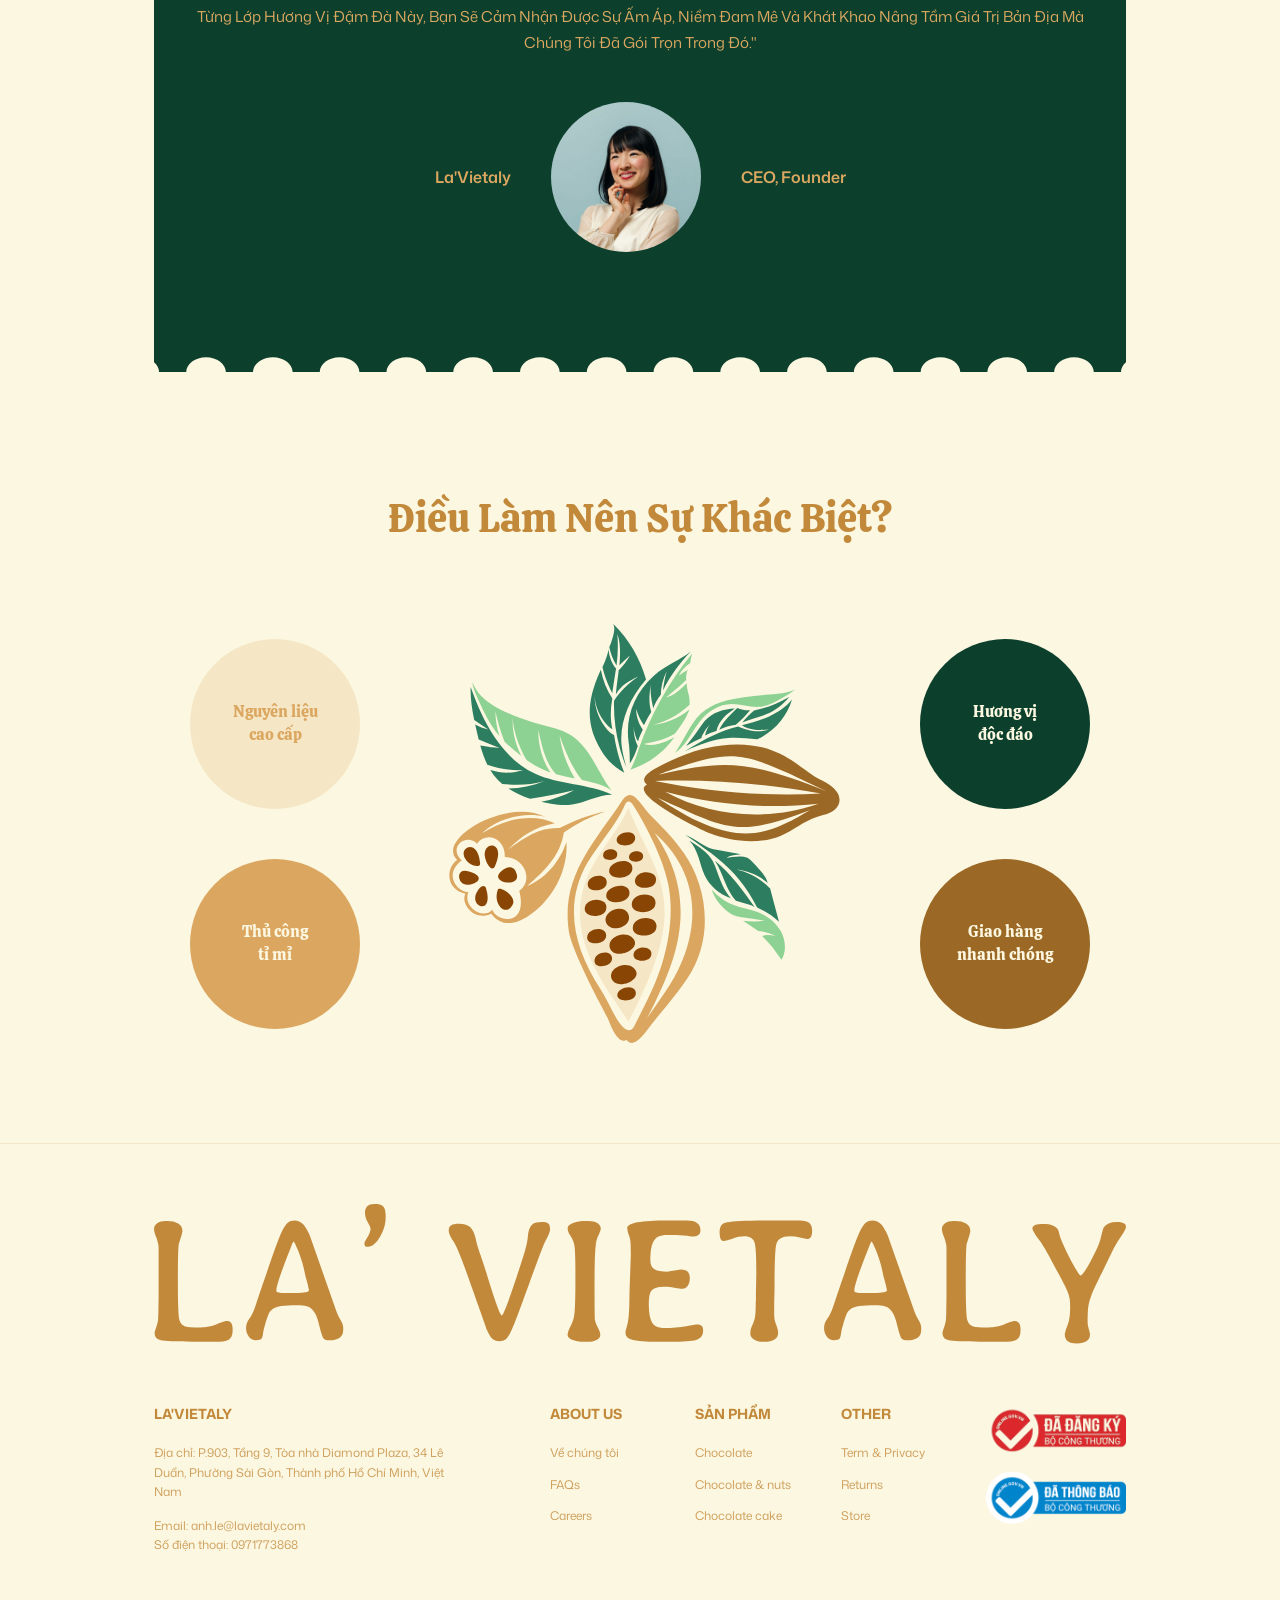
==== commit 5c724b7a: "update" ====
--- a/about.html
+++ b/about.html
@@ -133,7 +133,7 @@
                     </div>
                     <a href="recruitment.html">Tuyển dụng</a>
                     <a href="store.html">Cửa hàng</a>
-                    <a href="#">Đặt lịch trải nghiệm</a>
+                    <a href="workshop.html">Đặt lịch trải nghiệm</a>
                     <div class="magic-line"></div>
                 </nav>
 
--- a/css/app.css
+++ b/css/app.css
@@ -0,0 +1,1553 @@
+@layer properties;
+
+:root,
+:host {
+  --color-blue-300: oklch(80.9% 0.105 251.813);
+  --color-blue-700: oklch(48.8% 0.243 264.376);
+  --color-blue-800: oklch(42.4% 0.199 265.638);
+  --color-gray-100: oklch(96.7% 0.003 264.542);
+  --color-gray-200: oklch(92.8% 0.006 264.531);
+  --color-gray-300: oklch(87.2% 0.01 258.338);
+  --color-gray-400: oklch(70.7% 0.022 261.325);
+  --color-gray-500: oklch(55.1% 0.027 264.364);
+  --color-gray-600: oklch(44.6% 0.03 256.802);
+  --color-gray-700: oklch(37.3% 0.034 259.733);
+  --color-gray-800: oklch(27.8% 0.033 256.848);
+  --color-gray-900: oklch(21% 0.034 264.665);
+  --color-white: #fff;
+  --spacing: 0.25rem;
+  --container-xl: 36rem;
+  --container-6xl: 72rem;
+  --text-sm: 0.875rem;
+  --text-sm--line-height: calc(1.25 / 0.875);
+  --text-lg: 1.125rem;
+  --text-lg--line-height: calc(1.75 / 1.125);
+  --font-weight-medium: 500;
+  --font-weight-semibold: 600;
+  --tracking-wider: 0.05em;
+  --radius-md: 0.375rem;
+  --ease-in-out: cubic-bezier(0.4, 0, 0.2, 1);
+  --default-transition-duration: 150ms;
+  --default-transition-timing-function: cubic-bezier(0.4, 0, 0.2, 1);
+}
+
+.fixed {
+  position: fixed;
+}
+
+.relative {
+  position: relative;
+}
+
+.static {
+  position: static;
+}
+
+.top-0 {
+  top: 0px;
+}
+
+.right-0 {
+  right: 0px;
+}
+
+.container {
+  width: 100%;
+
+  @media (width >=40rem) {
+    max-width: 40rem;
+  }
+
+  @media (width >=48rem) {
+    max-width: 48rem;
+  }
+
+  @media (width >=64rem) {
+    max-width: 64rem;
+  }
+
+  @media (width >=80rem) {
+    max-width: 80rem;
+  }
+
+  @media (width >=96rem) {
+    max-width: 96rem;
+  }
+}
+
+.mx-auto {
+  margin-inline: auto;
+}
+
+.-mt-px {
+  margin-top: -1px;
+}
+
+.mt-2 {
+  margin-top: calc(var(--spacing) * 2);
+}
+
+.mt-4 {
+  margin-top: calc(var(--spacing) * 4);
+}
+
+.mt-8 {
+  margin-top: calc(var(--spacing) * 8);
+}
+
+.mr-2 {
+  margin-right: calc(var(--spacing) * 2);
+}
+
+.-ml-px {
+  margin-left: -1px;
+}
+
+.ml-1 {
+  margin-left: var(--spacing);
+}
+
+.ml-2 {
+  margin-left: calc(var(--spacing) * 2);
+}
+
+.ml-4 {
+  margin-left: calc(var(--spacing) * 4);
+}
+
+.ml-12 {
+  margin-left: calc(var(--spacing) * 12);
+}
+
+.flex {
+  display: flex;
+}
+
+.grid {
+  display: grid;
+}
+
+.hidden {
+  display: none;
+}
+
+.inline-flex {
+  display: inline-flex;
+}
+
+.table {
+  display: table;
+}
+
+.h-5 {
+  height: calc(var(--spacing) * 5);
+}
+
+.h-8 {
+  height: calc(var(--spacing) * 8);
+}
+
+.h-16 {
+  height: calc(var(--spacing) * 16);
+}
+
+.min-h-screen {
+  min-height: 100vh;
+}
+
+.w-5 {
+  width: calc(var(--spacing) * 5);
+}
+
+.w-8 {
+  width: calc(var(--spacing) * 8);
+}
+
+.w-auto {
+  width: auto;
+}
+
+.max-w-6xl {
+  max-width: var(--container-6xl);
+}
+
+.max-w-xl {
+  max-width: var(--container-xl);
+}
+
+.transform {
+  transform: var(--tw-rotate-x, ) var(--tw-rotate-y, ) var(--tw-rotate-z, ) var(--tw-skew-x, ) var(--tw-skew-y, );
+}
+
+.cursor-default {
+  cursor: default;
+}
+
+.cursor-not-allowed {
+  cursor: not-allowed;
+}
+
+.resize {
+  resize: both;
+}
+
+.grid-cols-1 {
+  grid-template-columns: repeat(1, minmax(0, 1fr));
+}
+
+.items-center {
+  align-items: center;
+}
+
+.justify-between {
+  justify-content: space-between;
+}
+
+.justify-center {
+  justify-content: center;
+}
+
+.justify-items-center {
+  justify-items: center;
+}
+
+.gap-2 {
+  gap: calc(var(--spacing) * 2);
+}
+
+.overflow-hidden {
+  overflow: hidden;
+}
+
+.rounded-md {
+  border-radius: var(--radius-md);
+}
+
+.rounded-l-md {
+  border-top-left-radius: var(--radius-md);
+  border-bottom-left-radius: var(--radius-md);
+}
+
+.rounded-r-md {
+  border-top-right-radius: var(--radius-md);
+  border-bottom-right-radius: var(--radius-md);
+}
+
+.border {
+  border-style: var(--tw-border-style);
+  border-width: 1px;
+}
+
+.border-t {
+  border-top-style: var(--tw-border-style);
+  border-top-width: 1px;
+}
+
+.border-r {
+  border-right-style: var(--tw-border-style);
+  border-right-width: 1px;
+}
+
+.border-gray-200 {
+  border-color: var(--color-gray-200);
+}
+
+.border-gray-300 {
+  border-color: var(--color-gray-300);
+}
+
+.border-gray-400 {
+  border-color: var(--color-gray-400);
+}
+
+.bg-gray-100 {
+  background-color: var(--color-gray-100);
+}
+
+.bg-gray-200 {
+  background-color: var(--color-gray-200);
+}
+
+.bg-white {
+  background-color: var(--color-white);
+}
+
+.p-6 {
+  padding: calc(var(--spacing) * 6);
+}
+
+.px-2 {
+  padding-inline: calc(var(--spacing) * 2);
+}
+
+.px-4 {
+  padding-inline: calc(var(--spacing) * 4);
+}
+
+.px-6 {
+  padding-inline: calc(var(--spacing) * 6);
+}
+
+.py-2 {
+  padding-block: calc(var(--spacing) * 2);
+}
+
+.py-4 {
+  padding-block: calc(var(--spacing) * 4);
+}
+
+.pt-8 {
+  padding-top: calc(var(--spacing) * 8);
+}
+
+.text-center {
+  text-align: center;
+}
+
+.text-left {
+  text-align: left;
+}
+
+.text-lg {
+  font-size: var(--text-lg);
+  line-height: var(--tw-leading, var(--text-lg--line-height));
+}
+
+.text-sm {
+  font-size: var(--text-sm);
+  line-height: var(--tw-leading, var(--text-sm--line-height));
+}
+
+.leading-5 {
+  --tw-leading: calc(var(--spacing) * 5);
+  line-height: calc(var(--spacing) * 5);
+}
+
+.leading-7 {
+  --tw-leading: calc(var(--spacing) * 7);
+  line-height: calc(var(--spacing) * 7);
+}
+
+.font-medium {
+  --tw-font-weight: var(--font-weight-medium);
+  font-weight: var(--font-weight-medium);
+}
+
+.font-semibold {
+  --tw-font-weight: var(--font-weight-semibold);
+  font-weight: var(--font-weight-semibold);
+}
+
+.tracking-wider {
+  --tw-tracking: var(--tracking-wider);
+  letter-spacing: var(--tracking-wider);
+}
+
+.text-gray-200 {
+  color: var(--color-gray-200);
+}
+
+.text-gray-300 {
+  color: var(--color-gray-300);
+}
+
+.text-gray-400 {
+  color: var(--color-gray-400);
+}
+
+.text-gray-500 {
+  color: var(--color-gray-500);
+}
+
+.text-gray-600 {
+  color: var(--color-gray-600);
+}
+
+.text-gray-700 {
+  color: var(--color-gray-700);
+}
+
+.text-gray-800 {
+  color: var(--color-gray-800);
+}
+
+.text-gray-900 {
+  color: var(--color-gray-900);
+}
+
+.uppercase {
+  text-transform: uppercase;
+}
+
+.underline {
+  text-decoration-line: underline;
+}
+
+.antialiased {
+  -webkit-font-smoothing: antialiased;
+  -moz-osx-font-smoothing: grayscale;
+}
+
+.shadow {
+  --tw-shadow: 0 1px 3px 0 var(--tw-shadow-color, rgb(0 0 0 / 0.1)), 0 1px 2px -1px var(--tw-shadow-color, rgb(0 0 0 / 0.1));
+  box-shadow: var(--tw-inset-shadow), var(--tw-inset-ring-shadow), var(--tw-ring-offset-shadow), var(--tw-ring-shadow), var(--tw-shadow);
+}
+
+.shadow-sm {
+  --tw-shadow: 0 1px 3px 0 var(--tw-shadow-color, rgb(0 0 0 / 0.1)), 0 1px 2px -1px var(--tw-shadow-color, rgb(0 0 0 / 0.1));
+  box-shadow: var(--tw-inset-shadow), var(--tw-inset-ring-shadow), var(--tw-ring-offset-shadow), var(--tw-ring-shadow), var(--tw-shadow);
+}
+
+.ring-gray-300 {
+  --tw-ring-color: var(--color-gray-300);
+}
+
+.transition {
+  transition-property: color, background-color, border-color, outline-color, text-decoration-color, fill, stroke, --tw-gradient-from, --tw-gradient-via, --tw-gradient-to, opacity, box-shadow, transform, translate, scale, rotate, filter, -webkit-backdrop-filter, backdrop-filter, display, content-visibility, overlay, pointer-events;
+  transition-timing-function: var(--tw-ease, var(--default-transition-timing-function));
+  transition-duration: var(--tw-duration, var(--default-transition-duration));
+}
+
+.duration-150 {
+  --tw-duration: 150ms;
+  transition-duration: 150ms;
+}
+
+.ease-in-out {
+  --tw-ease: var(--ease-in-out);
+  transition-timing-function: var(--ease-in-out);
+}
+
+@media (hover: hover) {
+  .hover\:bg-gray-100:hover {
+    background-color: var(--color-gray-100);
+  }
+
+  .hover\:text-gray-400:hover {
+    color: var(--color-gray-400);
+  }
+
+  .hover\:text-gray-700:hover {
+    color: var(--color-gray-700);
+  }
+}
+
+.focus\:border-blue-300:focus {
+  border-color: var(--color-blue-300);
+}
+
+.focus\:ring:focus {
+  --tw-ring-shadow: var(--tw-ring-inset, ) 0 0 0 calc(1px + var(--tw-ring-offset-width)) var(--tw-ring-color, currentcolor);
+  box-shadow: var(--tw-inset-shadow), var(--tw-inset-ring-shadow), var(--tw-ring-offset-shadow), var(--tw-ring-shadow), var(--tw-shadow);
+}
+
+.focus\:outline-none:focus {
+  --tw-outline-style: none;
+  outline-style: none;
+}
+
+.active\:bg-gray-100:active {
+  background-color: var(--color-gray-100);
+}
+
+.active\:text-gray-500:active {
+  color: var(--color-gray-500);
+}
+
+.active\:text-gray-700:active {
+  color: var(--color-gray-700);
+}
+
+.active\:text-gray-800:active {
+  color: var(--color-gray-800);
+}
+
+@media (width >=40rem) {
+  .sm\:flex {
+    display: flex;
+  }
+
+  .sm\:hidden {
+    display: none;
+  }
+
+  .sm\:flex-1 {
+    flex: 1;
+  }
+
+  .sm\:items-center {
+    align-items: center;
+  }
+
+  .sm\:justify-between {
+    justify-content: space-between;
+  }
+
+  .sm\:justify-start {
+    justify-content: flex-start;
+  }
+
+  .sm\:gap-2 {
+    gap: calc(var(--spacing) * 2);
+  }
+
+  .sm\:px-6 {
+    padding-inline: calc(var(--spacing) * 6);
+  }
+
+  .sm\:pt-0 {
+    padding-top: 0px;
+  }
+}
+
+@media (width >=64rem) {
+  .lg\:px-8 {
+    padding-inline: calc(var(--spacing) * 8);
+  }
+}
+
+.rtl\:flex-row-reverse:where(:dir(rtl), [dir="rtl"], [dir="rtl"] *) {
+  flex-direction: row-reverse;
+}
+
+@media (prefers-color-scheme: dark) {
+  .dark\:border-gray-600 {
+    border-color: var(--color-gray-600);
+  }
+
+  .dark\:bg-gray-700 {
+    background-color: var(--color-gray-700);
+  }
+
+  .dark\:bg-gray-800 {
+    background-color: var(--color-gray-800);
+  }
+
+  .dark\:bg-gray-900 {
+    background-color: var(--color-gray-900);
+  }
+
+  .dark\:text-gray-200 {
+    color: var(--color-gray-200);
+  }
+
+  .dark\:text-gray-300 {
+    color: var(--color-gray-300);
+  }
+
+  .dark\:text-gray-400 {
+    color: var(--color-gray-400);
+  }
+
+  .dark\:text-gray-600 {
+    color: var(--color-gray-600);
+  }
+
+  @media (hover: hover) {
+    .dark\:hover\:bg-gray-900:hover {
+      background-color: var(--color-gray-900);
+    }
+
+    .dark\:hover\:text-gray-200:hover {
+      color: var(--color-gray-200);
+    }
+
+    .dark\:hover\:text-gray-300:hover {
+      color: var(--color-gray-300);
+    }
+  }
+
+  .dark\:focus\:border-blue-700:focus {
+    border-color: var(--color-blue-700);
+  }
+
+  .dark\:focus\:border-blue-800:focus {
+    border-color: var(--color-blue-800);
+  }
+
+  .dark\:active\:bg-gray-700:active {
+    background-color: var(--color-gray-700);
+  }
+
+  .dark\:active\:text-gray-300:active {
+    color: var(--color-gray-300);
+  }
+}
+
+:root {
+  --color-topbar-bg: #0C402D;
+  --color-topbar-text: #DBA760;
+  --color-header-bg: #FCF7E0;
+  --color-header-text: #C2893B;
+  --color-icon-bg: #F5E7C6;
+  --font-be-vietnam: 'Be Vietnam Pro', sans-serif;
+  --font-mona-sans: 'Mona Sans', 'Be Vietnam Pro', sans-serif;
+  --fs-xs: clamp(12px, 0.8vw, 14px);
+  --fs-sm: clamp(14px, 1vw, 16px);
+  --fs-base: clamp(16px, 1.2vw, 18px);
+  --fs-lg: clamp(18px, 1.5vw, 22px);
+  --fs-xl: clamp(24px, 2vw, 32px);
+  --fs-2xl: clamp(32px, 3vw, 48px);
+  --fs-3xl: clamp(48px, 5vw, 80px);
+}
+
+* {
+  margin: 0;
+  padding: 0;
+  box-sizing: border-box;
+}
+
+body {
+  background-color: #f3f4f6;
+  min-height: 100vh;
+}
+
+.header-wrapper {
+  position: relative;
+  width: 100%;
+  display: flex;
+  flex-direction: column;
+  z-index: 50;
+}
+
+.custom-container {
+  width: 100%;
+  padding: 0 clamp(40px, 12vw, 240px);
+  position: relative;
+}
+
+.top-bar {
+  width: 100%;
+  height: 40px;
+  background: var(--color-topbar-bg);
+}
+
+.top-bar .custom-container {
+  height: 100%;
+  display: flex;
+  align-items: center;
+  justify-content: space-between;
+}
+
+.top-bar .hotline {
+  font-family: var(--font-be-vietnam);
+  font-weight: 400;
+  font-size: var(--fs-sm);
+  color: var(--color-topbar-text);
+  text-transform: uppercase;
+  letter-spacing: -0.1px;
+}
+
+.top-bar .language-selector {
+  display: flex;
+  align-items: center;
+  gap: 4px;
+  cursor: pointer;
+  position: relative;
+}
+
+.top-bar .language-selector .lang-text {
+  font-family: var(--font-mona-sans);
+  font-weight: 400;
+  font-size: var(--fs-base);
+  color: var(--color-topbar-text);
+  letter-spacing: -0.1px;
+}
+
+.top-bar .language-selector .material-symbols-outlined {
+  color: var(--color-topbar-text);
+  font-size: var(--fs-lg);
+  transition: transform 0.3s ease;
+}
+
+.top-bar .language-selector.active .material-symbols-outlined {
+  transform: rotate(180deg);
+}
+
+.lang-dropdown {
+  position: absolute;
+  top: 100%;
+  right: 0;
+  margin-top: 5px;
+  background: var(--color-header-bg);
+  border: 1px solid rgba(219, 167, 96, 0.5);
+  border-radius: 4px;
+  min-width: 60px;
+  opacity: 0;
+  visibility: hidden;
+  transform: translateY(10px);
+  transition: all 0.3s ease;
+  z-index: 100;
+}
+
+.language-selector.active .lang-dropdown {
+  opacity: 1;
+  visibility: visible;
+  transform: translateY(0);
+}
+
+.lang-option {
+  font-family: var(--font-mona-sans);
+  font-weight: 500;
+  font-size: var(--fs-base);
+  color: var(--color-header-text);
+  padding: 8px 12px;
+  cursor: pointer;
+  text-align: center;
+  transition: background 0.3s ease;
+}
+
+.lang-option:hover {
+  background: #f0deae;
+}
+
+.main-header {
+  width: 100%;
+  height: 85px;
+  background: var(--color-header-bg);
+}
+
+.main-header-container {
+  display: flex;
+  justify-content: space-between;
+  align-items: center;
+  height: 100%;
+}
+
+.mobile-menu-btn {
+  display: none;
+  background: none;
+  border: none;
+  color: var(--color-header-text);
+  cursor: pointer;
+  z-index: 60;
+}
+
+.mobile-menu-btn .material-symbols-outlined {
+  font-size: 28px;
+}
+
+.mobile-menu-close {
+  display: none;
+}
+
+.mobile-menu-overlay {
+  display: none;
+}
+
+.header-wrapper .custom-container {
+  padding: 0 clamp(20px, 7vw, 170px) !important;
+}
+
+.nav-menu {
+  display: flex;
+  align-items: center;
+  gap: 16px;
+  position: relative;
+  z-index: 30;
+}
+
+.magic-line {
+  position: absolute;
+  bottom: -6px;
+  left: 0;
+  width: 0;
+  height: 3px;
+  background: linear-gradient(90deg, #DBA760, var(--color-header-text));
+  border-radius: 3px;
+  transition: left 0.4s cubic-bezier(0.34, 1.36, 0.64, 1), width 0.3s cubic-bezier(0.34, 1.36, 0.64, 1), opacity 0.3s ease;
+  opacity: 0;
+  pointer-events: none;
+}
+
+.nav-menu a,
+.nav-menu .nav-item {
+  font-family: var(--font-mona-sans);
+  font-weight: 500;
+  font-size: var(--fs-sm);
+  color: var(--color-header-text);
+  text-decoration: none;
+  letter-spacing: -0.02em;
+  display: flex;
+  align-items: center;
+  gap: 4px;
+  cursor: pointer;
+  position: relative;
+  white-space: nowrap;
+}
+
+.nav-menu .nav-item .material-symbols-outlined {
+  font-size: var(--fs-lg);
+}
+
+.nav-product-link {
+  cursor: pointer;
+}
+
+.logo-wrapper {
+  position: absolute;
+  left: 50%;
+  transform: translateX(-50%);
+  top: 0;
+  width: 204px;
+  height: 132px;
+  z-index: 20;
+  display: flex;
+  justify-content: center;
+}
+
+.logo-container {
+  width: 100%;
+  height: 100%;
+  background: var(--color-header-bg);
+  border-radius: 0 0 100px 100px;
+  display: flex;
+  flex-direction: column;
+  align-items: center;
+  padding-top: 10px;
+}
+
+.logo-link {
+  text-decoration: none;
+}
+
+.logo-container a {
+  display: flex;
+  justify-content: center;
+  align-items: center;
+}
+
+.logo-container img {
+  width: 110px;
+  height: auto;
+  object-fit: contain;
+}
+
+.header-actions {
+  display: flex;
+  align-items: center;
+  gap: 24px;
+  position: relative;
+  z-index: 30;
+}
+
+.search-box {
+  display: flex;
+  align-items: center;
+  gap: 8px;
+  width: 100%;
+  max-width: 330px;
+  height: 40px;
+  padding: 9px 16px;
+  border: 2px solid rgba(219, 167, 96, 0.5);
+  border-radius: 100px;
+  background: transparent;
+}
+
+.search-box input {
+  border: none;
+  outline: none;
+  background: transparent;
+  width: 100%;
+  min-width: 0;
+  font-family: var(--font-mona-sans);
+  font-weight: 500;
+  font-size: var(--fs-sm);
+  color: var(--color-header-text);
+}
+
+.search-box input::placeholder {
+  color: var(--color-header-text);
+  opacity: 0.8;
+}
+
+.search-box .material-symbols-outlined {
+  color: var(--color-header-text);
+  cursor: pointer;
+}
+
+.icon-actions {
+  display: flex;
+  gap: clamp(4px, 0.8vw, 12px);
+}
+
+.icon-btn {
+  display: flex;
+  justify-content: center;
+  align-items: center;
+  width: 40px;
+  height: 40px;
+  background: var(--color-icon-bg);
+  border-radius: 100px;
+  cursor: pointer;
+  color: var(--color-header-text);
+  text-decoration: none;
+  transition: background 0.3s ease;
+  flex-shrink: 0;
+}
+
+.icon-btn:hover {
+  background: #f0deae;
+}
+
+.icon-btn .material-symbols-outlined {
+  font-size: var(--fs-lg);
+}
+
+.mega-menu {
+  position: absolute;
+  top: 100%;
+  left: -20px;
+  width: 850px;
+  padding-top: 25px;
+  opacity: 0;
+  visibility: hidden;
+  transform: translateY(15px);
+  transition: all 0.3s cubic-bezier(0.34, 1.36, 0.64, 1);
+  z-index: 100;
+  pointer-events: none;
+  white-space: normal;
+}
+
+.nav-item:hover .mega-menu {
+  opacity: 1;
+  visibility: visible;
+  transform: translateY(0);
+  pointer-events: auto;
+}
+
+.mega-menu-inner {
+  background: var(--color-header-bg);
+  border-radius: 12px;
+  box-shadow: 0 15px 40px rgba(12, 64, 45, 0.15);
+  display: flex;
+  padding: 30px;
+  gap: 40px;
+  border: 1px solid rgba(219, 167, 96, 0.2);
+}
+
+.mega-categories {
+  flex: 0 0 220px;
+  border-right: 1px solid rgba(219, 167, 96, 0.2);
+  padding-right: 30px;
+}
+
+.mega-categories h3 {
+  font-family: var(--font-be-vietnam);
+  font-size: var(--fs-sm);
+  font-weight: 600;
+  color: var(--color-topbar-bg);
+  margin-bottom: 20px;
+  text-transform: uppercase;
+  letter-spacing: 0.5px;
+}
+
+.mega-products-header {
+  display: flex;
+  justify-content: space-between;
+  align-items: center;
+  margin-bottom: 20px;
+  border-bottom: 1px solid rgba(219, 167, 96, 0.1);
+  padding-bottom: 10px;
+}
+
+.mega-products-header h3 {
+  font-family: var(--font-be-vietnam);
+  font-size: var(--fs-sm);
+  font-weight: 600;
+  color: var(--color-topbar-bg);
+  text-transform: uppercase;
+  letter-spacing: 0.5px;
+  margin: 0;
+}
+
+.view-all-link {
+  font-family: var(--font-mona-sans);
+  font-size: var(--fs-sm);
+  font-weight: 500;
+  color: var(--color-header-text);
+  text-decoration: none;
+  display: flex;
+  align-items: center;
+  gap: 4px;
+  transition: color 0.3s ease, transform 0.3s ease;
+}
+
+.view-all-link:hover {
+  color: var(--color-topbar-bg);
+  transform: translateX(4px);
+}
+
+.view-all-link .material-symbols-outlined {
+  font-size: var(--fs-lg);
+}
+
+.mega-categories ul {
+  list-style: none;
+  display: flex;
+  flex-direction: column;
+  gap: 16px;
+}
+
+.mega-categories ul li a {
+  font-family: var(--font-mona-sans);
+  font-size: var(--fs-sm);
+  font-weight: 400;
+  color: var(--color-header-text);
+  text-decoration: none;
+  transition: color 0.3s ease, transform 0.3s ease;
+  display: inline-block;
+}
+
+.mega-categories ul li a:hover,
+.mega-categories ul li a.active {
+  color: var(--color-topbar-bg);
+  font-weight: 600;
+  transform: translateX(5px);
+}
+
+.mega-products {
+  flex: 1;
+  max-height: 380px;
+  overflow-y: auto;
+  padding-right: 10px;
+}
+
+.mega-products::-webkit-scrollbar {
+  width: 6px;
+}
+
+.mega-products::-webkit-scrollbar-track {
+  background: transparent;
+}
+
+.mega-products::-webkit-scrollbar-thumb {
+  background: rgba(219, 167, 96, 0.3);
+  border-radius: 10px;
+}
+
+.mega-product-group {
+  display: none;
+  flex-wrap: wrap;
+  gap: 20px;
+  animation: fadeIn 0.3s ease;
+}
+
+.mega-product-group.active {
+  display: flex;
+}
+
+@keyframes fadeIn {
+  from {
+    opacity: 0;
+    transform: translateY(5px);
+  }
+
+  to {
+    opacity: 1;
+    transform: translateY(0);
+  }
+}
+
+.mega-product-card {
+  display: flex;
+  flex-direction: column;
+  gap: 12px;
+  cursor: pointer;
+  transition: transform 0.3s ease;
+  flex: 0 0 calc(33.333% - 14px);
+}
+
+.mega-product-card:hover {
+  transform: translateY(-5px);
+}
+
+.mega-product-card img {
+  width: 100%;
+  aspect-ratio: 1;
+  object-fit: cover;
+  border-radius: 8px;
+  border: 1px solid rgba(219, 167, 96, 0.1);
+}
+
+.mega-product-card h4 {
+  font-family: var(--font-mona-sans);
+  font-size: var(--fs-sm);
+  font-weight: 500;
+  color: var(--color-topbar-bg);
+  line-height: 1.4;
+  margin: 0;
+}
+
+.mega-product-card .price {
+  font-family: var(--font-mona-sans);
+  font-size: var(--fs-sm);
+  font-weight: 600;
+  color: var(--color-header-text);
+  margin: 0;
+}
+
+.footer-section {
+  background-color: var(--color-header-bg);
+  border-top: 1px solid rgba(194, 137, 59, 0.15);
+  padding: 60px 0;
+}
+
+.footer-huge-logo {
+  width: 100%;
+  max-width: 1200px;
+  height: auto;
+  display: block;
+  margin: 0 auto 60px auto;
+}
+
+.footer-grid {
+  display: grid;
+  grid-template-columns: 3fr 1fr 1fr 1fr auto;
+  gap: 20px;
+  max-width: 1200px;
+  margin: 0 auto;
+}
+
+.footer-col h3 {
+  font-family: var(--font-mona-sans);
+  font-size: var(--fs-sm);
+  font-weight: 700;
+  color: var(--color-header-text);
+  margin-bottom: 20px;
+  text-transform: uppercase;
+}
+
+.footer-col p,
+.footer-col ul li a {
+  font-family: var(--font-mona-sans);
+  font-size: var(--fs-xs);
+  color: var(--color-header-text);
+  line-height: 1.6;
+  text-decoration: none;
+  opacity: 0.8;
+}
+
+.footer-col ul {
+  list-style: none;
+  padding: 0;
+  display: flex;
+  flex-direction: column;
+  gap: 12px;
+}
+
+.footer-col ul li a:hover {
+  opacity: 1;
+  text-decoration: underline;
+}
+
+.footer-col-brand {
+  max-width: 320px;
+}
+
+.footer-col-brand p {
+  margin-bottom: 15px;
+}
+
+.footer-col-badges {
+  display: flex;
+  flex-direction: column;
+  align-items: flex-end;
+  gap: 15px;
+}
+
+.bct-logo {
+  width: 140px;
+  height: auto;
+  object-fit: contain;
+}
+
+@media (max-width: 600px) {
+  .footer-grid {
+    grid-template-columns: 1fr 1fr;
+  }
+
+  .footer-col-brand,
+  .footer-col:nth-child(4),
+  .footer-col-badges {
+    grid-column: span 2;
+  }
+
+  .footer-col-badges {
+    display: grid;
+    grid-template-columns: 1fr 1fr;
+    gap: 20px;
+  }
+
+  .bct-logo {
+    max-width: 100%;
+  }
+}
+
+@media (max-width: 1024px) {
+  .footer-grid {
+    grid-template-columns: 1fr 1fr;
+  }
+
+  .custom-container {
+    padding: 0 clamp(20px, 5vw, 60px);
+  }
+
+  .header-wrapper .custom-container {
+    padding: 0 clamp(20px, 5vw, 60px) !important;
+  }
+
+  .mobile-menu-btn {
+    display: flex;
+    order: 3;
+  }
+
+  .header-actions {
+    order: 1;
+  }
+
+  .search-box {
+    display: none !important;
+  }
+
+  .nav-menu {
+    position: fixed;
+    top: 0;
+    right: -100%;
+    left: auto;
+    width: 100%;
+    height: 100vh;
+    background: var(--color-header-bg);
+    flex-direction: column;
+    align-items: flex-start;
+    padding: 80px 20px 20px 20px;
+    transition: right 0.3s ease;
+    box-shadow: none;
+    overflow-y: auto;
+    z-index: 100;
+  }
+
+  .nav-menu.active {
+    right: 0;
+    left: auto;
+  }
+
+  .mobile-menu-close {
+    position: absolute;
+    top: 20px;
+    right: 20px;
+    display: block;
+  }
+
+  .mobile-menu-overlay {
+    display: block;
+    position: fixed;
+    inset: 0;
+    background: rgba(0, 0, 0, 0.5);
+    z-index: 55;
+    opacity: 0;
+    visibility: hidden;
+    transition: opacity 0.3s ease, visibility 0.3s ease;
+  }
+
+  .mobile-menu-overlay.active {
+    opacity: 1;
+    visibility: visible;
+  }
+
+  body.no-scroll {
+    overflow: hidden;
+  }
+
+  .magic-line {
+    display: none !important;
+  }
+
+  .nav-menu a,
+  .nav-menu .nav-item {
+    font-size: var(--fs-base);
+    padding: 10px 0;
+    width: max-content;
+    position: relative;
+  }
+
+  .nav-menu>a::after,
+  .nav-menu>.nav-item::after {
+    content: '';
+    position: absolute;
+    bottom: 0px;
+    left: 0;
+    width: 100%;
+    height: 2px;
+    background: linear-gradient(90deg, #DBA760, var(--color-header-text));
+    transform: scaleX(0);
+    transform-origin: left;
+    transition: transform 0.3s ease;
+  }
+
+  .nav-menu>a.active-nav::after,
+  .nav-menu>.nav-item.open::after {
+    transform: scaleX(1);
+  }
+
+  .nav-menu .nav-item {
+    flex-wrap: wrap;
+  }
+
+  .mega-menu {
+    position: static;
+    width: 100%;
+    opacity: 1;
+    visibility: visible;
+    transform: none;
+    box-shadow: none;
+    padding: 10px 0 10px 15px;
+    display: none;
+  }
+
+  .nav-item.open .mega-menu {
+    display: block;
+  }
+
+  .nav-item .material-symbols-outlined {
+    transition: transform 0.3s ease;
+  }
+
+  .nav-item.open>.material-symbols-outlined {
+    transform: rotate(180deg);
+  }
+
+  .mega-menu-inner {
+    flex-direction: column;
+    padding: 0;
+    gap: 15px;
+    box-shadow: none;
+    border: none;
+    background: transparent;
+  }
+
+  .mega-categories {
+    border-right: none;
+    border-bottom: none;
+    padding-right: 0;
+    padding-bottom: 0;
+  }
+
+  .mega-categories h3 {
+    display: none;
+  }
+
+  .mega-products {
+    display: none;
+  }
+
+  .mega-product-card {
+    flex: 0 0 calc(50% - 10px);
+  }
+
+  .magic-line {
+    display: none;
+  }
+
+  .product-showcase,
+  .category-section {
+    padding: 60px 0;
+  }
+}
+
+@media (max-width: 768px) {
+  .header-actions {
+    gap: 12px;
+  }
+
+  .logo-wrapper {
+    width: 140px;
+    height: 100px;
+  }
+
+  .logo-container {
+    border-radius: 0 0 70px 70px;
+    padding-top: 5px;
+  }
+
+  .logo-container img {
+    width: 80px;
+  }
+}
+
+@media (max-width: 480px) {
+  .mega-product-card {
+    flex: 0 0 100%;
+  }
+}
+
+@property --tw-rotate-x {
+  syntax: "*";
+  inherits: false;
+}
+
+@property --tw-rotate-y {
+  syntax: "*";
+  inherits: false;
+}
+
+@property --tw-rotate-z {
+  syntax: "*";
+  inherits: false;
+}
+
+@property --tw-skew-x {
+  syntax: "*";
+  inherits: false;
+}
+
+@property --tw-skew-y {
+  syntax: "*";
+  inherits: false;
+}
+
+@property --tw-border-style {
+  syntax: "*";
+  inherits: false;
+  initial-value: solid;
+}
+
+@property --tw-leading {
+  syntax: "*";
+  inherits: false;
+}
+
+@property --tw-font-weight {
+  syntax: "*";
+  inherits: false;
+}
+
+@property --tw-tracking {
+  syntax: "*";
+  inherits: false;
+}
+
+@property --tw-shadow {
+  syntax: "*";
+  inherits: false;
+  initial-value: 0 0 #0000;
+}
+
+@property --tw-shadow-color {
+  syntax: "*";
+  inherits: false;
+}
+
+@property --tw-shadow-alpha {
+  syntax: "<percentage>";
+  inherits: false;
+  initial-value: 100%;
+}
+
+@property --tw-inset-shadow {
+  syntax: "*";
+  inherits: false;
+  initial-value: 0 0 #0000;
+}
+
+@property --tw-inset-shadow-color {
+  syntax: "*";
+  inherits: false;
+}
+
+@property --tw-inset-shadow-alpha {
+  syntax: "<percentage>";
+  inherits: false;
+  initial-value: 100%;
+}
+
+@property --tw-ring-color {
+  syntax: "*";
+  inherits: false;
+}
+
+@property --tw-ring-shadow {
+  syntax: "*";
+  inherits: false;
+  initial-value: 0 0 #0000;
+}
+
+@property --tw-inset-ring-color {
+  syntax: "*";
+  inherits: false;
+}
+
+@property --tw-inset-ring-shadow {
+  syntax: "*";
+  inherits: false;
+  initial-value: 0 0 #0000;
+}
+
+@property --tw-ring-inset {
+  syntax: "*";
+  inherits: false;
+}
+
+@property --tw-ring-offset-width {
+  syntax: "<length>";
+  inherits: false;
+  initial-value: 0px;
+}
+
+@property --tw-ring-offset-color {
+  syntax: "*";
+  inherits: false;
+  initial-value: #fff;
+}
+
+@property --tw-ring-offset-shadow {
+  syntax: "*";
+  inherits: false;
+  initial-value: 0 0 #0000;
+}
+
+@property --tw-duration {
+  syntax: "*";
+  inherits: false;
+}
+
+@property --tw-ease {
+  syntax: "*";
+  inherits: false;
+}
+
+@layer properties {
+  @supports ((-webkit-hyphens: none) and (not (margin-trim: inline))) or ((-moz-orient: inline) and (not (color:rgb(from red r g b)))) {
+
+    *,
+    ::before,
+    ::after,
+    ::backdrop {
+      --tw-rotate-x: initial;
+      --tw-rotate-y: initial;
+      --tw-rotate-z: initial;
+      --tw-skew-x: initial;
+      --tw-skew-y: initial;
+      --tw-border-style: solid;
+      --tw-leading: initial;
+      --tw-font-weight: initial;
+      --tw-tracking: initial;
+      --tw-shadow: 0 0 #0000;
+      --tw-shadow-color: initial;
+      --tw-shadow-alpha: 100%;
+      --tw-inset-shadow: 0 0 #0000;
+      --tw-inset-shadow-color: initial;
+      --tw-inset-shadow-alpha: 100%;
+      --tw-ring-color: initial;
+      --tw-ring-shadow: 0 0 #0000;
+      --tw-inset-ring-color: initial;
+      --tw-inset-ring-shadow: 0 0 #0000;
+      --tw-ring-inset: initial;
+      --tw-ring-offset-width: 0px;
+      --tw-ring-offset-color: #fff;
+      --tw-ring-offset-shadow: 0 0 #0000;
+      --tw-duration: initial;
+      --tw-ease: initial;
+    }
+  }
+}
--- a/css/about.css
+++ b/css/about.css
@@ -288,7 +288,7 @@
     flex-direction: column;
     align-items: center;
     margin: 0 auto;
-    background-image: url('../../public/images/background2.svg');
+    background-image: url('../images/background2.svg');
     background-size: cover;
     background-position: center;
     background-repeat: no-repeat;
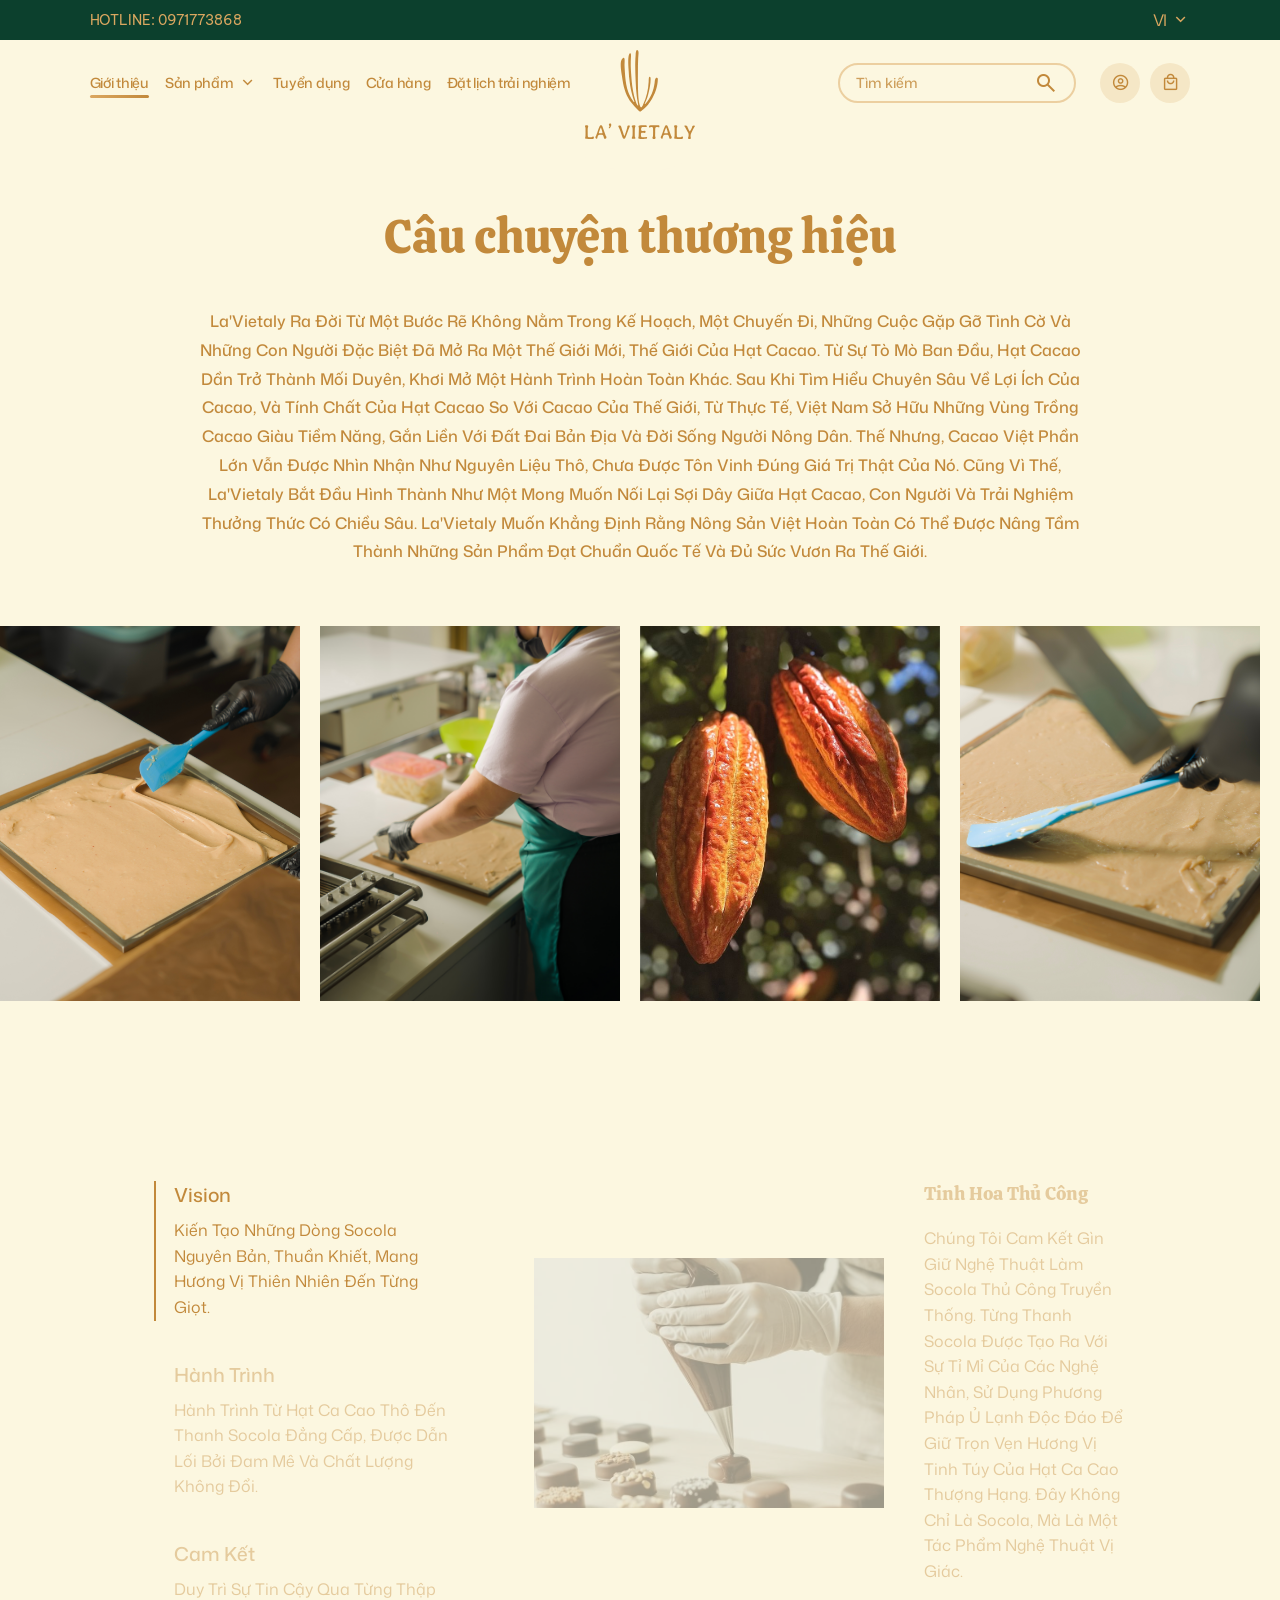
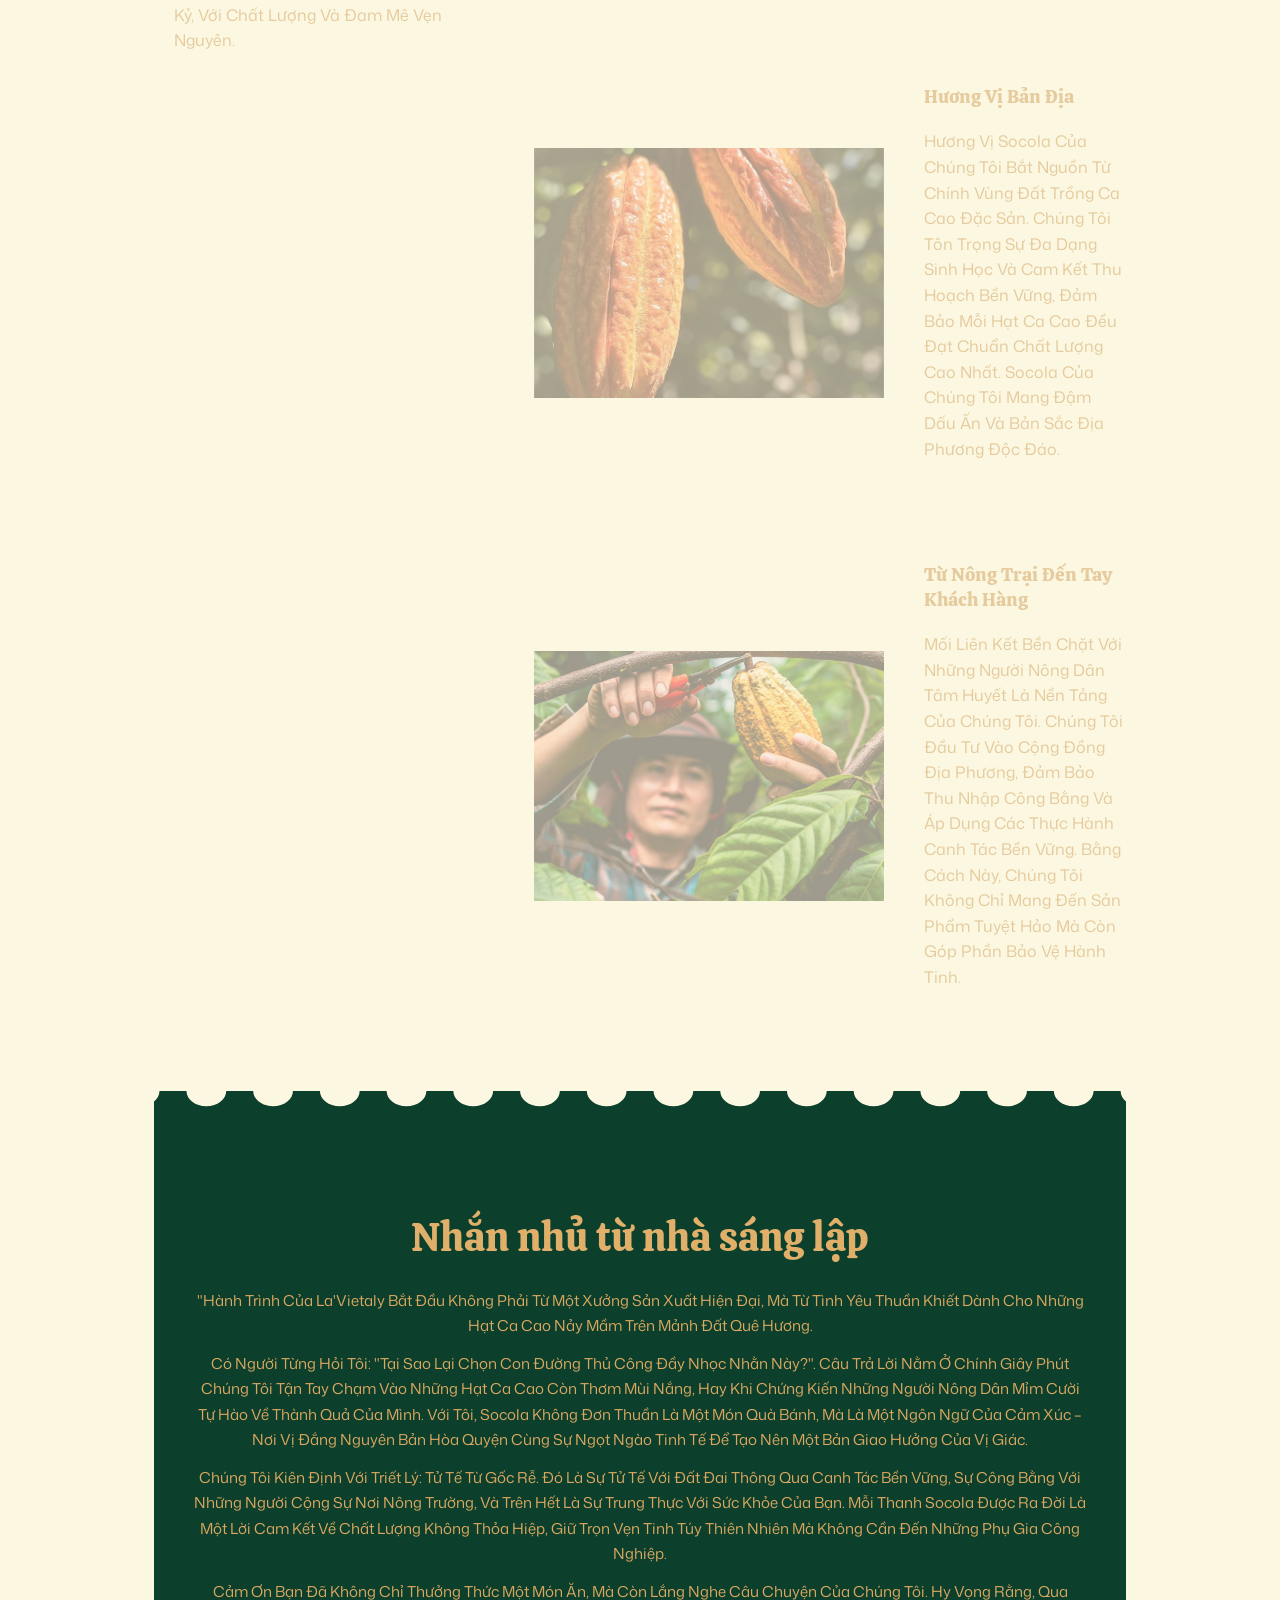
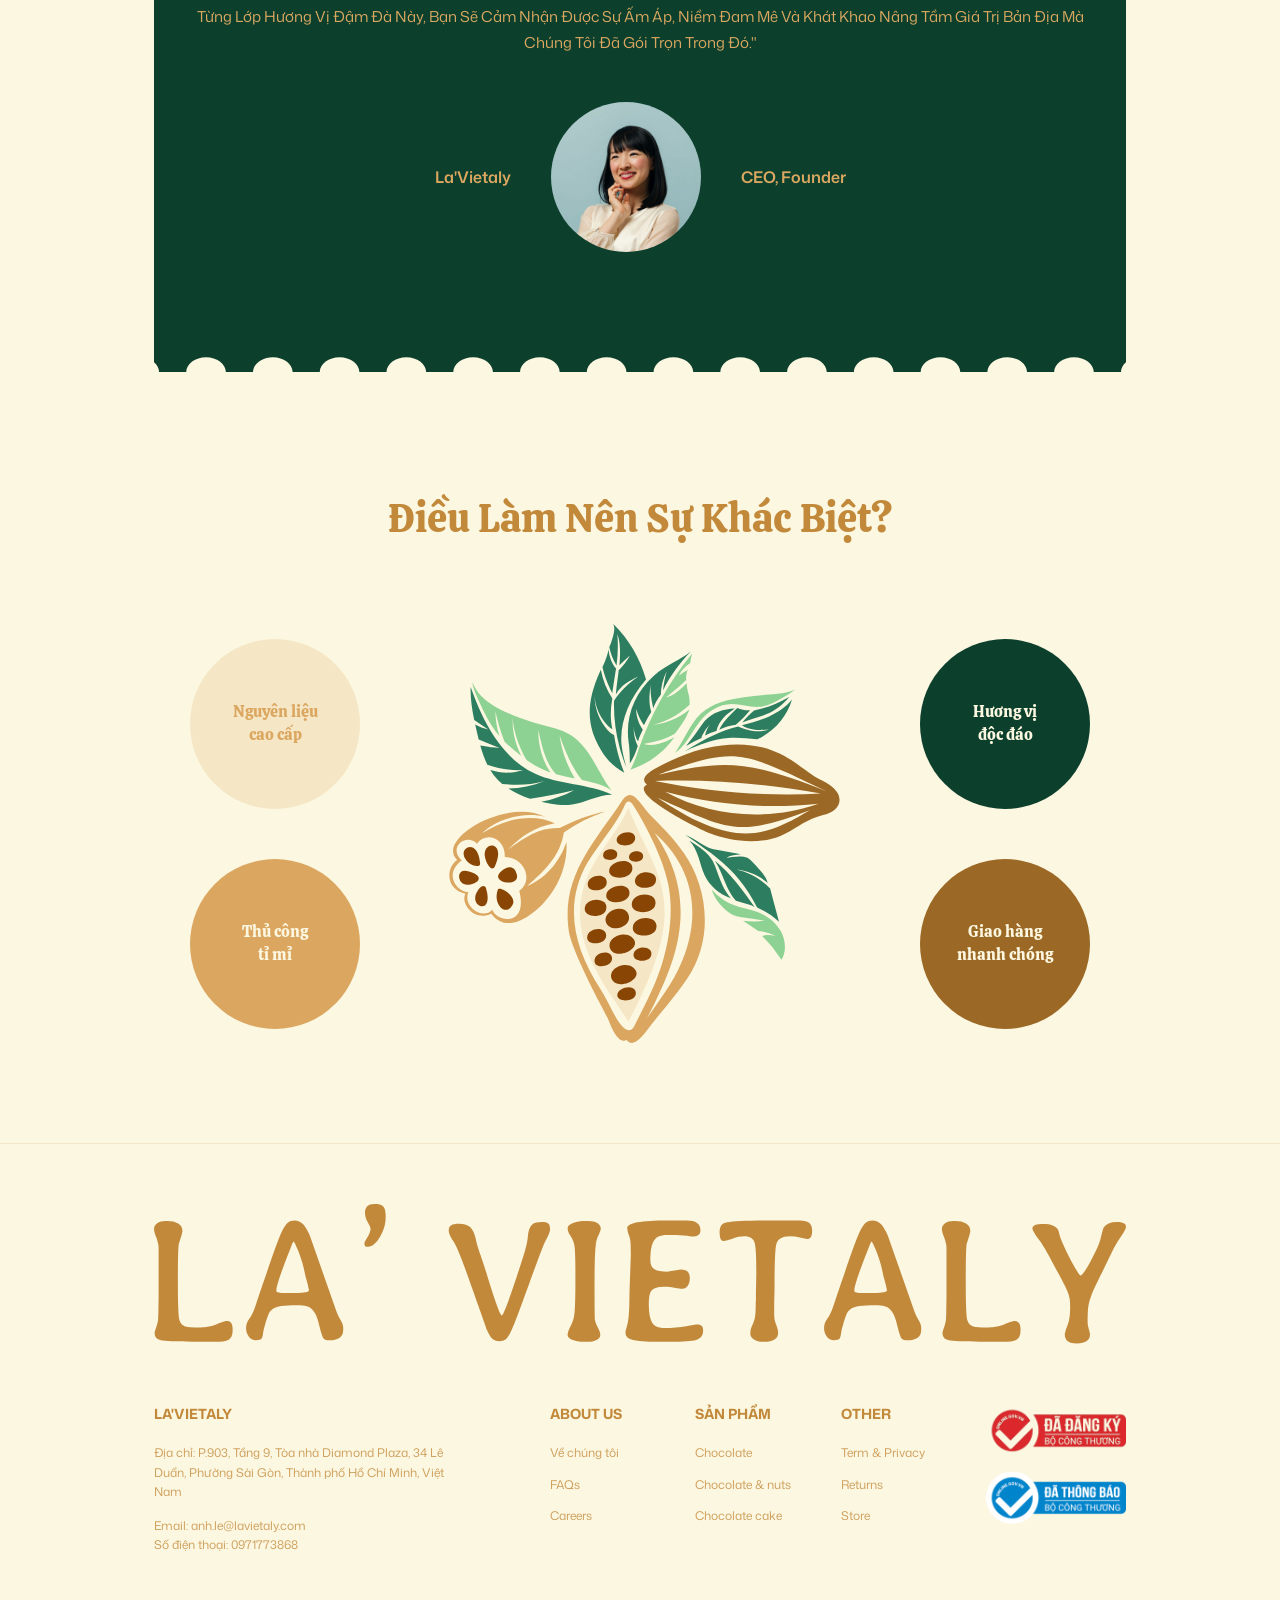
==== commit 30b9788d: "done" ====
--- a/about.html
+++ b/about.html
@@ -166,161 +166,188 @@
 
     <main>
         <section class="about-section">
-        <div class="custom-container about-container">
-            <h2 class="about-title">Câu chuyện thương hiệu</h2>
-            <p class="about-desc">
-                La'Vietaly Ra Đời Từ Một Bước Rẽ Không Nằm Trong Kế Hoạch, Một Chuyến Đi, Những Cuộc Gặp Gỡ Tình Cờ Và Những
-                Con Người Đặc Biệt Đã Mở Ra Một Thế Giới Mới, Thế Giới Của Hạt Cacao. Từ Sự Tò Mò Ban Đầu, Hạt Cacao Dần Trở
-                Thành Mối Duyên, Khơi Mở Một Hành Trình Hoàn Toàn Khác. Sau Khi Tìm Hiểu Chuyên Sâu Về Lợi Ích Của Cacao, Và
-                Tính Chất Của Hạt Cacao So Với Cacao Của Thế Giới, Từ Thực Tế, Việt Nam Sở Hữu Những Vùng Trồng Cacao Giàu
-                Tiềm Năng, Gắn Liền Với Đất Đai Bản Địa Và Đời Sống Người Nông Dân. Thế Nhưng, Cacao Việt Phần Lớn Vẫn Được
-                Nhìn Nhận Như Nguyên Liệu Thô, Chưa Được Tôn Vinh Đúng Giá Trị Thật Của Nó. Cũng Vì Thế, La'Vietaly Bắt Đầu
-                Hình Thành Như Một Mong Muốn Nối Lại Sợi Dây Giữa Hạt Cacao, Con Người Và Trải Nghiệm Thưởng Thức Có Chiều
-                Sâu. La'Vietaly Muốn Khẳng Định Rằng Nông Sản Việt Hoàn Toàn Có Thể Được Nâng Tầm Thành Những Sản Phẩm Đạt
-                Chuẩn Quốc Tế Và Đủ Sức Vươn Ra Thế Giới.
-            </p>
-        </div>
-
-        <div class="about-gallery-wrapper">
-            <div class="about-gallery-track">
-                <div class="about-img-wrap"><img src="images/intro1.jpg" alt="Intro 1"></div>
-                <div class="about-img-wrap"><img src="images/intro2.jpg" alt="Intro 2"></div>
-                <div class="about-img-wrap"><img src="images/intro3.png" alt="Intro 3"></div>
-                <div class="about-img-wrap"><img src="images/intro4.jpg" alt="Intro 4"></div>
-                <div class="about-img-wrap"><img src="images/weare.jpg" alt="Intro 5"></div>
-                <div class="about-img-wrap"><img src="images/footer1.jpg" alt="Intro 6"></div>
-            </div>
-            <div class="about-gallery-track">
-                <div class="about-img-wrap"><img src="images/intro1.jpg" alt="Intro 1"></div>
-                <div class="about-img-wrap"><img src="images/intro2.jpg" alt="Intro 2"></div>
-                <div class="about-img-wrap"><img src="images/intro3.png" alt="Intro 3"></div>
-                <div class="about-img-wrap"><img src="images/intro4.jpg" alt="Intro 4"></div>
-                <div class="about-img-wrap"><img src="images/weare.jpg" alt="Intro 5"></div>
-                <div class="about-img-wrap"><img src="images/footer1.jpg" alt="Intro 6"></div>
-            </div>
-        </div>
-    </section>
-
-    <section class="values-section">
-        <div class="custom-container values-container">
-            <div class="values-sidebar">
-                <div class="values-nav" id="values-nav">
-                    <div class="values-nav-item active" data-target="section-vision">
-                        <h4>Vision</h4>
-                        <p>Kiến Tạo Những Dòng Socola Nguyên Bản, Thuần Khiết, Mang Hương Vị Thiên Nhiên Đến Từng Giọt.</p>
-                    </div>
-                    <div class="values-nav-item" data-target="section-hanh-trinh">
-                        <h4>Hành Trình</h4>
-                        <p>Hành Trình Từ Hạt Ca Cao Thô Đến Thanh Socola Đẳng Cấp, Được Dẫn Lối Bởi Đam Mê Và Chất Lượng
-                            Không Đổi.</p>
-                    </div>
-                    <div class="values-nav-item" data-target="section-cam-ket">
-                        <h4>Cam Kết</h4>
-                        <p>Duy Trì Sự Tin Cậy Qua Từng Thập Kỷ, Với Chất Lượng Và Đam Mê Vẹn Nguyên.</p>
-                    </div>
-                </div>
-            </div>
-
-            <div class="values-content">
-                <div id="section-vision" class="value-content-item">
-                    <img src="images/vision.png" alt="Tinh Hoa Thủ Công" class="value-img">
-                    <div class="value-text">
-                        <h3 class="value-title">Tinh Hoa Thủ Công</h3>
-                        <p class="value-desc">Chúng Tôi Cam Kết Gìn Giữ Nghệ Thuật Làm Socola Thủ Công Truyền Thống. Từng
-                            Thanh Socola Được Tạo Ra Với Sự Tỉ Mỉ Của Các Nghệ Nhân, Sử Dụng Phương Pháp Ủ Lạnh Độc Đáo Để
-                            Giữ Trọn Vẹn Hương Vị Tinh Túy Của Hạt Ca Cao Thượng Hạng. Đây Không Chỉ Là Socola, Mà Là Một
-                            Tác Phẩm Nghệ Thuật Vị Giác.</p>
-                    </div>
-                </div>
-                <div id="section-hanh-trinh" class="value-content-item">
-                    <img src="images/journey.png" alt="Hương Vị Bản Địa" class="value-img">
-                    <div class="value-text">
-                        <h3 class="value-title">Hương Vị Bản Địa</h3>
-                        <p class="value-desc">Hương Vị Socola Của Chúng Tôi Bắt Nguồn Từ Chính Vùng Đất Trồng Ca Cao Đặc
-                            Sản. Chúng Tôi Tôn Trọng Sự Đa Dạng Sinh Học Và Cam Kết Thu Hoạch Bền Vững, Đảm Bảo Mỗi Hạt Ca
-                            Cao Đều Đạt Chuẩn Chất Lượng Cao Nhất. Socola Của Chúng Tôi Mang Đậm Dấu Ấn Và Bản Sắc Địa
-                            Phương Độc Đáo.</p>
-                    </div>
-                </div>
-                <div id="section-cam-ket" class="value-content-item">
-                    <img src="images/commit.png" alt="Từ Nông Trại Đến Tay Khách Hàng" class="value-img">
-                    <div class="value-text">
-                        <h3 class="value-title">Từ Nông Trại Đến Tay Khách Hàng</h3>
-                        <p class="value-desc">Mối Liên Kết Bền Chặt Với Những Người Nông Dân Tâm Huyết Là Nền Tảng Của Chúng
-                            Tôi. Chúng Tôi Đầu Tư Vào Cộng Đồng Địa Phương, Đảm Bảo Thu Nhập Công Bằng Và Áp Dụng Các Thực
-                            Hành Canh Tác Bền Vững. Bằng Cách Này, Chúng Tôi Không Chỉ Mang Đến Sản Phẩm Tuyệt Hảo Mà Còn
-                            Góp Phần Bảo Vệ Hành Tinh.</p>
-                    </div>
-                </div>
-            </div>
-        </div>
-    </section>
-
-    <!-- Founder Section -->
-    <section class="founder-section">
-        <div class="custom-container">
-            <div class="founder-stamp">
-                <h2 class="founder-title">Nhắn nhủ từ nhà sáng lập</h2>
-                <div class="founder-message">
-                    <p>"Hành Trình Của La'Vietaly Bắt Đầu Không Phải Từ Một Xưởng Sản Xuất Hiện Đại, Mà Từ Tình Yêu Thuần
-                        Khiết Dành Cho Những Hạt Ca Cao Nảy Mầm Trên Mảnh Đất Quê Hương.</p>
-                    <p>Có Người Từng Hỏi Tôi: "Tại Sao Lại Chọn Con Đường Thủ Công Đầy Nhọc Nhằn Này?". Câu Trả Lời Nằm Ở
-                        Chính Giây Phút Chúng Tôi Tận Tay Chạm Vào Những Hạt Ca Cao Còn Thơm Mùi Nắng, Hay Khi Chứng Kiến
-                        Những Người Nông Dân Mỉm Cười Tự Hào Về Thành Quả Của Mình. Với Tôi, Socola Không Đơn Thuần Là Một
-                        Món Quà Bánh, Mà Là Một Ngôn Ngữ Của Cảm Xúc – Nơi Vị Đắng Nguyên Bản Hòa Quyện Cùng Sự Ngọt Ngào
-                        Tinh Tế Để Tạo Nên Một Bản Giao Hưởng Của Vị Giác.</p>
-                    <p>Chúng Tôi Kiên Định Với Triết Lý: Tử Tế Từ Gốc Rễ. Đó Là Sự Tử Tế Với Đất Đai Thông Qua Canh Tác Bền
-                        Vững, Sự Công Bằng Với Những Người Cộng Sự Nơi Nông Trường, Và Trên Hết Là Sự Trung Thực Với Sức
-                        Khỏe Của Bạn. Mỗi Thanh Socola Được Ra Đời Là Một Lời Cam Kết Về Chất Lượng Không Thỏa Hiệp, Giữ
-                        Trọn Vẹn Tinh Túy Thiên Nhiên Mà Không Cần Đến Những Phụ Gia Công Nghiệp.</p>
-                    <p>Cảm Ơn Bạn Đã Không Chỉ Thưởng Thức Một Món Ăn, Mà Còn Lắng Nghe Câu Chuyện Của Chúng Tôi. Hy Vọng
-                        Rằng, Qua Từng Lớp Hương Vị Đậm Đà Này, Bạn Sẽ Cảm Nhận Được Sự Ấm Áp, Niềm Đam Mê Và Khát Khao Nâng
-                        Tầm Giá Trị Bản Địa Mà Chúng Tôi Đã Gói Trọn Trong Đó."</p>
-                </div>
-
-                <div class="founder-bottom">
-                    <span class="founder-company">La'Vietaly</span>
-                    <div class="founder-avatar">
-                        <img src="images/ceo.png" alt="CEO Founder">
-                    </div>
-                    <span class="founder-role">CEO, Founder</span>
-                </div>
-            </div>
-        </div>
-    </section>
-
-    <!-- Difference Section -->
-    <section class="difference-section">
-        <div class="custom-container difference-container">
-            <h2 class="difference-title">Điều Làm Nên Sự Khác Biệt?</h2>
-
-            <div class="difference-content">
-                <div class="diff-col left-col">
-                    <div class="diff-circle circle-1">
-                        <span>Nguyên liệu<br>cao cấp</span>
-                    </div>
-                    <div class="diff-circle circle-2">
-                        <span>Thủ công<br>tỉ mỉ</span>
-                    </div>
-                </div>
-
-                <div class="diff-col center-col">
-                    <img src="images/cacao.svg" alt="Cacao" class="cacao-img">
-                </div>
-
-                <div class="diff-col right-col">
-                    <div class="diff-circle circle-3">
-                        <span>Hương vị<br>độc đáo</span>
-                    </div>
-                    <div class="diff-circle circle-4">
-                        <span>Giao hàng<br>nhanh chóng</span>
-                    </div>
-                </div>
-            </div>
-        </div>
-    </section>
-
-
+            <div class="custom-container about-container">
+                <h2 class="about-title">Câu chuyện thương hiệu</h2>
+                <p class="about-desc">
+                    La'Vietaly Ra Đời Từ Một Bước Rẽ Không Nằm Trong Kế Hoạch, Một Chuyến Đi, Những Cuộc Gặp Gỡ Tình Cờ
+                    Và Những
+                    Con Người Đặc Biệt Đã Mở Ra Một Thế Giới Mới, Thế Giới Của Hạt Cacao. Từ Sự Tò Mò Ban Đầu, Hạt Cacao
+                    Dần Trở
+                    Thành Mối Duyên, Khơi Mở Một Hành Trình Hoàn Toàn Khác. Sau Khi Tìm Hiểu Chuyên Sâu Về Lợi Ích Của
+                    Cacao, Và
+                    Tính Chất Của Hạt Cacao So Với Cacao Của Thế Giới, Từ Thực Tế, Việt Nam Sở Hữu Những Vùng Trồng
+                    Cacao Giàu
+                    Tiềm Năng, Gắn Liền Với Đất Đai Bản Địa Và Đời Sống Người Nông Dân. Thế Nhưng, Cacao Việt Phần Lớn
+                    Vẫn Được
+                    Nhìn Nhận Như Nguyên Liệu Thô, Chưa Được Tôn Vinh Đúng Giá Trị Thật Của Nó. Cũng Vì Thế, La'Vietaly
+                    Bắt Đầu
+                    Hình Thành Như Một Mong Muốn Nối Lại Sợi Dây Giữa Hạt Cacao, Con Người Và Trải Nghiệm Thưởng Thức Có
+                    Chiều
+                    Sâu. La'Vietaly Muốn Khẳng Định Rằng Nông Sản Việt Hoàn Toàn Có Thể Được Nâng Tầm Thành Những Sản
+                    Phẩm Đạt
+                    Chuẩn Quốc Tế Và Đủ Sức Vươn Ra Thế Giới.
+                </p>
+            </div>
+
+            <div class="about-gallery-wrapper">
+                <div class="about-gallery-track">
+                    <div class="about-img-wrap"><img src="images/intro1.jpg" alt="Intro 1"></div>
+                    <div class="about-img-wrap"><img src="images/intro2.jpg" alt="Intro 2"></div>
+                    <div class="about-img-wrap"><img src="images/intro3.png" alt="Intro 3"></div>
+                    <div class="about-img-wrap"><img src="images/intro4.jpg" alt="Intro 4"></div>
+                    <div class="about-img-wrap"><img src="images/weare.jpg" alt="Intro 5"></div>
+                    <div class="about-img-wrap"><img src="images/footer1.jpg" alt="Intro 6"></div>
+                </div>
+                <div class="about-gallery-track">
+                    <div class="about-img-wrap"><img src="images/intro1.jpg" alt="Intro 1"></div>
+                    <div class="about-img-wrap"><img src="images/intro2.jpg" alt="Intro 2"></div>
+                    <div class="about-img-wrap"><img src="images/intro3.png" alt="Intro 3"></div>
+                    <div class="about-img-wrap"><img src="images/intro4.jpg" alt="Intro 4"></div>
+                    <div class="about-img-wrap"><img src="images/weare.jpg" alt="Intro 5"></div>
+                    <div class="about-img-wrap"><img src="images/footer1.jpg" alt="Intro 6"></div>
+                </div>
+            </div>
+        </section>
+
+        <section class="values-section">
+            <div class="custom-container values-container">
+                <div class="values-sidebar">
+                    <div class="values-nav" id="values-nav">
+                        <div class="values-nav-item active" data-target="section-vision">
+                            <h4>Vision</h4>
+                            <p>Kiến Tạo Những Dòng Socola Nguyên Bản, Thuần Khiết, Mang Hương Vị Thiên Nhiên Đến Từng
+                                Giọt.</p>
+                        </div>
+                        <div class="values-nav-item" data-target="section-hanh-trinh">
+                            <h4>Hành Trình</h4>
+                            <p>Hành Trình Từ Hạt Ca Cao Thô Đến Thanh Socola Đẳng Cấp, Được Dẫn Lối Bởi Đam Mê Và Chất
+                                Lượng
+                                Không Đổi.</p>
+                        </div>
+                        <div class="values-nav-item" data-target="section-cam-ket">
+                            <h4>Cam Kết</h4>
+                            <p>Duy Trì Sự Tin Cậy Qua Từng Thập Kỷ, Với Chất Lượng Và Đam Mê Vẹn Nguyên.</p>
+                        </div>
+                    </div>
+                </div>
+
+                <div class="values-content">
+                    <div id="section-vision" class="value-content-item">
+                        <img src="images/vision.png" alt="Tinh Hoa Thủ Công" class="value-img">
+                        <div class="value-text">
+                            <h3 class="value-title">Tinh Hoa Thủ Công</h3>
+                            <p class="value-desc">Chúng Tôi Cam Kết Gìn Giữ Nghệ Thuật Làm Socola Thủ Công Truyền Thống.
+                                Từng
+                                Thanh Socola Được Tạo Ra Với Sự Tỉ Mỉ Của Các Nghệ Nhân, Sử Dụng Phương Pháp Ủ Lạnh Độc
+                                Đáo Để
+                                Giữ Trọn Vẹn Hương Vị Tinh Túy Của Hạt Ca Cao Thượng Hạng. Đây Không Chỉ Là Socola, Mà
+                                Là Một
+                                Tác Phẩm Nghệ Thuật Vị Giác.</p>
+                        </div>
+                    </div>
+                    <div id="section-hanh-trinh" class="value-content-item">
+                        <img src="images/journey.png" alt="Hương Vị Bản Địa" class="value-img">
+                        <div class="value-text">
+                            <h3 class="value-title">Hương Vị Bản Địa</h3>
+                            <p class="value-desc">Hương Vị Socola Của Chúng Tôi Bắt Nguồn Từ Chính Vùng Đất Trồng Ca Cao
+                                Đặc
+                                Sản. Chúng Tôi Tôn Trọng Sự Đa Dạng Sinh Học Và Cam Kết Thu Hoạch Bền Vững, Đảm Bảo Mỗi
+                                Hạt Ca
+                                Cao Đều Đạt Chuẩn Chất Lượng Cao Nhất. Socola Của Chúng Tôi Mang Đậm Dấu Ấn Và Bản Sắc
+                                Địa
+                                Phương Độc Đáo.</p>
+                        </div>
+                    </div>
+                    <div id="section-cam-ket" class="value-content-item">
+                        <img src="images/commit.png" alt="Từ Nông Trại Đến Tay Khách Hàng" class="value-img">
+                        <div class="value-text">
+                            <h3 class="value-title">Từ Nông Trại Đến Tay Khách Hàng</h3>
+                            <p class="value-desc">Mối Liên Kết Bền Chặt Với Những Người Nông Dân Tâm Huyết Là Nền Tảng
+                                Của Chúng
+                                Tôi. Chúng Tôi Đầu Tư Vào Cộng Đồng Địa Phương, Đảm Bảo Thu Nhập Công Bằng Và Áp Dụng
+                                Các Thực
+                                Hành Canh Tác Bền Vững. Bằng Cách Này, Chúng Tôi Không Chỉ Mang Đến Sản Phẩm Tuyệt Hảo
+                                Mà Còn
+                                Góp Phần Bảo Vệ Hành Tinh.</p>
+                        </div>
+                    </div>
+                </div>
+            </div>
+        </section>
+
+        <!-- Founder Section -->
+        <section class="founder-section">
+            <div class="custom-container">
+                <div class="founder-stamp">
+                    <h2 class="founder-title">Nhắn nhủ từ nhà sáng lập</h2>
+                    <div class="founder-message">
+                        <p>"Hành Trình Của La'Vietaly Bắt Đầu Không Phải Từ Một Xưởng Sản Xuất Hiện Đại, Mà Từ Tình Yêu
+                            Thuần
+                            Khiết Dành Cho Những Hạt Ca Cao Nảy Mầm Trên Mảnh Đất Quê Hương.</p>
+                        <p>Có Người Từng Hỏi Tôi: "Tại Sao Lại Chọn Con Đường Thủ Công Đầy Nhọc Nhằn Này?". Câu Trả Lời
+                            Nằm Ở
+                            Chính Giây Phút Chúng Tôi Tận Tay Chạm Vào Những Hạt Ca Cao Còn Thơm Mùi Nắng, Hay Khi Chứng
+                            Kiến
+                            Những Người Nông Dân Mỉm Cười Tự Hào Về Thành Quả Của Mình. Với Tôi, Socola Không Đơn Thuần
+                            Là Một
+                            Món Quà Bánh, Mà Là Một Ngôn Ngữ Của Cảm Xúc – Nơi Vị Đắng Nguyên Bản Hòa Quyện Cùng Sự Ngọt
+                            Ngào
+                            Tinh Tế Để Tạo Nên Một Bản Giao Hưởng Của Vị Giác.</p>
+                        <p>Chúng Tôi Kiên Định Với Triết Lý: Tử Tế Từ Gốc Rễ. Đó Là Sự Tử Tế Với Đất Đai Thông Qua Canh
+                            Tác Bền
+                            Vững, Sự Công Bằng Với Những Người Cộng Sự Nơi Nông Trường, Và Trên Hết Là Sự Trung Thực Với
+                            Sức
+                            Khỏe Của Bạn. Mỗi Thanh Socola Được Ra Đời Là Một Lời Cam Kết Về Chất Lượng Không Thỏa Hiệp,
+                            Giữ
+                            Trọn Vẹn Tinh Túy Thiên Nhiên Mà Không Cần Đến Những Phụ Gia Công Nghiệp.</p>
+                        <p>Cảm Ơn Bạn Đã Không Chỉ Thưởng Thức Một Món Ăn, Mà Còn Lắng Nghe Câu Chuyện Của Chúng Tôi. Hy
+                            Vọng
+                            Rằng, Qua Từng Lớp Hương Vị Đậm Đà Này, Bạn Sẽ Cảm Nhận Được Sự Ấm Áp, Niềm Đam Mê Và Khát
+                            Khao Nâng
+                            Tầm Giá Trị Bản Địa Mà Chúng Tôi Đã Gói Trọn Trong Đó."</p>
+                    </div>
+
+                    <div class="founder-bottom">
+                        <span class="founder-company">La'Vietaly</span>
+                        <div class="founder-avatar">
+                            <img src="images/ceo.png" alt="CEO Founder">
+                        </div>
+                        <span class="founder-role">CEO, Founder</span>
+                    </div>
+                </div>
+            </div>
+        </section>
+
+        <!-- Difference Section -->
+        <section class="difference-section">
+            <div class="custom-container difference-container">
+                <h2 class="difference-title">Điều Làm Nên Sự Khác Biệt?</h2>
+
+                <div class="difference-content">
+                    <div class="diff-col left-col">
+                        <div class="diff-circle circle-1">
+                            <span>Nguyên liệu<br>cao cấp</span>
+                        </div>
+                        <div class="diff-circle circle-2">
+                            <span>Thủ công<br>tỉ mỉ</span>
+                        </div>
+                    </div>
+
+                    <div class="diff-col center-col">
+                        <img src="images/cacao.svg" alt="Cacao" class="cacao-img">
+                    </div>
+
+                    <div class="diff-col right-col">
+                        <div class="diff-circle circle-3">
+                            <span>Hương vị<br>độc đáo</span>
+                        </div>
+                        <div class="diff-circle circle-4">
+                            <span>Giao hàng<br>nhanh chóng</span>
+                        </div>
+                    </div>
+                </div>
+            </div>
+        </section>
 
     </main>
 
@@ -369,4 +396,4 @@
     <script type="module" src="js/about.js"></script>
 </body>
 
-</html>
+</html>
--- a/css/app.css
+++ b/css/app.css
@@ -418,20 +418,6 @@
   transition-timing-function: var(--ease-in-out);
 }
 
-@media (hover: hover) {
-  .hover\:bg-gray-100:hover {
-    background-color: var(--color-gray-100);
-  }
-
-  .hover\:text-gray-400:hover {
-    color: var(--color-gray-400);
-  }
-
-  .hover\:text-gray-700:hover {
-    color: var(--color-gray-700);
-  }
-}
-
 .focus\:border-blue-300:focus {
   border-color: var(--color-blue-300);
 }
@@ -462,116 +448,8 @@
   color: var(--color-gray-800);
 }
 
-@media (width >=40rem) {
-  .sm\:flex {
-    display: flex;
-  }
-
-  .sm\:hidden {
-    display: none;
-  }
-
-  .sm\:flex-1 {
-    flex: 1;
-  }
-
-  .sm\:items-center {
-    align-items: center;
-  }
-
-  .sm\:justify-between {
-    justify-content: space-between;
-  }
-
-  .sm\:justify-start {
-    justify-content: flex-start;
-  }
-
-  .sm\:gap-2 {
-    gap: calc(var(--spacing) * 2);
-  }
-
-  .sm\:px-6 {
-    padding-inline: calc(var(--spacing) * 6);
-  }
-
-  .sm\:pt-0 {
-    padding-top: 0px;
-  }
-}
-
-@media (width >=64rem) {
-  .lg\:px-8 {
-    padding-inline: calc(var(--spacing) * 8);
-  }
-}
-
 .rtl\:flex-row-reverse:where(:dir(rtl), [dir="rtl"], [dir="rtl"] *) {
   flex-direction: row-reverse;
-}
-
-@media (prefers-color-scheme: dark) {
-  .dark\:border-gray-600 {
-    border-color: var(--color-gray-600);
-  }
-
-  .dark\:bg-gray-700 {
-    background-color: var(--color-gray-700);
-  }
-
-  .dark\:bg-gray-800 {
-    background-color: var(--color-gray-800);
-  }
-
-  .dark\:bg-gray-900 {
-    background-color: var(--color-gray-900);
-  }
-
-  .dark\:text-gray-200 {
-    color: var(--color-gray-200);
-  }
-
-  .dark\:text-gray-300 {
-    color: var(--color-gray-300);
-  }
-
-  .dark\:text-gray-400 {
-    color: var(--color-gray-400);
-  }
-
-  .dark\:text-gray-600 {
-    color: var(--color-gray-600);
-  }
-
-  @media (hover: hover) {
-    .dark\:hover\:bg-gray-900:hover {
-      background-color: var(--color-gray-900);
-    }
-
-    .dark\:hover\:text-gray-200:hover {
-      color: var(--color-gray-200);
-    }
-
-    .dark\:hover\:text-gray-300:hover {
-      color: var(--color-gray-300);
-    }
-  }
-
-  .dark\:focus\:border-blue-700:focus {
-    border-color: var(--color-blue-700);
-  }
-
-  .dark\:focus\:border-blue-800:focus {
-    border-color: var(--color-blue-800);
-  }
-
-  .dark\:active\:bg-gray-700:active {
-    background-color: var(--color-gray-700);
-  }
-
-  .dark\:active\:text-gray-300:active {
-    color: var(--color-gray-300);
-  }
 }
 
 :root {
@@ -603,7 +481,8 @@
 }
 
 .header-wrapper {
-  position: relative;
+  position: sticky;
+  top: 0;
   width: 100%;
   display: flex;
   flex-direction: column;
@@ -1160,225 +1039,6 @@
   width: 140px;
   height: auto;
   object-fit: contain;
-}
-
-@media (max-width: 600px) {
-  .footer-grid {
-    grid-template-columns: 1fr 1fr;
-  }
-
-  .footer-col-brand,
-  .footer-col:nth-child(4),
-  .footer-col-badges {
-    grid-column: span 2;
-  }
-
-  .footer-col-badges {
-    display: grid;
-    grid-template-columns: 1fr 1fr;
-    gap: 20px;
-  }
-
-  .bct-logo {
-    max-width: 100%;
-  }
-}
-
-@media (max-width: 1024px) {
-  .footer-grid {
-    grid-template-columns: 1fr 1fr;
-  }
-
-  .custom-container {
-    padding: 0 clamp(20px, 5vw, 60px);
-  }
-
-  .header-wrapper .custom-container {
-    padding: 0 clamp(20px, 5vw, 60px) !important;
-  }
-
-  .mobile-menu-btn {
-    display: flex;
-    order: 3;
-  }
-
-  .header-actions {
-    order: 1;
-  }
-
-  .search-box {
-    display: none !important;
-  }
-
-  .nav-menu {
-    position: fixed;
-    top: 0;
-    right: -100%;
-    left: auto;
-    width: 100%;
-    height: 100vh;
-    background: var(--color-header-bg);
-    flex-direction: column;
-    align-items: flex-start;
-    padding: 80px 20px 20px 20px;
-    transition: right 0.3s ease;
-    box-shadow: none;
-    overflow-y: auto;
-    z-index: 100;
-  }
-
-  .nav-menu.active {
-    right: 0;
-    left: auto;
-  }
-
-  .mobile-menu-close {
-    position: absolute;
-    top: 20px;
-    right: 20px;
-    display: block;
-  }
-
-  .mobile-menu-overlay {
-    display: block;
-    position: fixed;
-    inset: 0;
-    background: rgba(0, 0, 0, 0.5);
-    z-index: 55;
-    opacity: 0;
-    visibility: hidden;
-    transition: opacity 0.3s ease, visibility 0.3s ease;
-  }
-
-  .mobile-menu-overlay.active {
-    opacity: 1;
-    visibility: visible;
-  }
-
-  body.no-scroll {
-    overflow: hidden;
-  }
-
-  .magic-line {
-    display: none !important;
-  }
-
-  .nav-menu a,
-  .nav-menu .nav-item {
-    font-size: var(--fs-base);
-    padding: 10px 0;
-    width: max-content;
-    position: relative;
-  }
-
-  .nav-menu>a::after,
-  .nav-menu>.nav-item::after {
-    content: '';
-    position: absolute;
-    bottom: 0px;
-    left: 0;
-    width: 100%;
-    height: 2px;
-    background: linear-gradient(90deg, #DBA760, var(--color-header-text));
-    transform: scaleX(0);
-    transform-origin: left;
-    transition: transform 0.3s ease;
-  }
-
-  .nav-menu>a.active-nav::after,
-  .nav-menu>.nav-item.open::after {
-    transform: scaleX(1);
-  }
-
-  .nav-menu .nav-item {
-    flex-wrap: wrap;
-  }
-
-  .mega-menu {
-    position: static;
-    width: 100%;
-    opacity: 1;
-    visibility: visible;
-    transform: none;
-    box-shadow: none;
-    padding: 10px 0 10px 15px;
-    display: none;
-  }
-
-  .nav-item.open .mega-menu {
-    display: block;
-  }
-
-  .nav-item .material-symbols-outlined {
-    transition: transform 0.3s ease;
-  }
-
-  .nav-item.open>.material-symbols-outlined {
-    transform: rotate(180deg);
-  }
-
-  .mega-menu-inner {
-    flex-direction: column;
-    padding: 0;
-    gap: 15px;
-    box-shadow: none;
-    border: none;
-    background: transparent;
-  }
-
-  .mega-categories {
-    border-right: none;
-    border-bottom: none;
-    padding-right: 0;
-    padding-bottom: 0;
-  }
-
-  .mega-categories h3 {
-    display: none;
-  }
-
-  .mega-products {
-    display: none;
-  }
-
-  .mega-product-card {
-    flex: 0 0 calc(50% - 10px);
-  }
-
-  .magic-line {
-    display: none;
-  }
-
-  .product-showcase,
-  .category-section {
-    padding: 60px 0;
-  }
-}
-
-@media (max-width: 768px) {
-  .header-actions {
-    gap: 12px;
-  }
-
-  .logo-wrapper {
-    width: 140px;
-    height: 100px;
-  }
-
-  .logo-container {
-    border-radius: 0 0 70px 70px;
-    padding-top: 5px;
-  }
-
-  .logo-container img {
-    width: 80px;
-  }
-}
-
-@media (max-width: 480px) {
-  .mega-product-card {
-    flex: 0 0 100%;
-  }
 }
 
 @property --tw-rotate-x {
@@ -1550,4 +1210,345 @@
       --tw-ease: initial;
     }
   }
+}
+
+@media (width >=64rem){
+  .lg\:px-8 {
+    padding-inline: calc(var(--spacing) * 8);
+  }
+}
+
+@media (width >=40rem){
+  .sm\:flex {
+    display: flex;
+  }
+
+  .sm\:hidden {
+    display: none;
+  }
+
+  .sm\:flex-1 {
+    flex: 1;
+  }
+
+  .sm\:items-center {
+    align-items: center;
+  }
+
+  .sm\:justify-between {
+    justify-content: space-between;
+  }
+
+  .sm\:justify-start {
+    justify-content: flex-start;
+  }
+
+  .sm\:gap-2 {
+    gap: calc(var(--spacing) * 2);
+  }
+
+  .sm\:px-6 {
+    padding-inline: calc(var(--spacing) * 6);
+  }
+
+  .sm\:pt-0 {
+    padding-top: 0px;
+  }
+}
+
+@media (prefers-color-scheme: dark){
+  .dark\:border-gray-600 {
+    border-color: var(--color-gray-600);
+  }
+
+  .dark\:bg-gray-700 {
+    background-color: var(--color-gray-700);
+  }
+
+  .dark\:bg-gray-800 {
+    background-color: var(--color-gray-800);
+  }
+
+  .dark\:bg-gray-900 {
+    background-color: var(--color-gray-900);
+  }
+
+  .dark\:text-gray-200 {
+    color: var(--color-gray-200);
+  }
+
+  .dark\:text-gray-300 {
+    color: var(--color-gray-300);
+  }
+
+  .dark\:text-gray-400 {
+    color: var(--color-gray-400);
+  }
+
+  .dark\:text-gray-600 {
+    color: var(--color-gray-600);
+  }
+
+  @media (hover: hover) {
+    .dark\:hover\:bg-gray-900:hover {
+      background-color: var(--color-gray-900);
+    }
+
+    .dark\:hover\:text-gray-200:hover {
+      color: var(--color-gray-200);
+    }
+
+    .dark\:hover\:text-gray-300:hover {
+      color: var(--color-gray-300);
+    }
+  }
+
+  .dark\:focus\:border-blue-700:focus {
+    border-color: var(--color-blue-700);
+  }
+
+  .dark\:focus\:border-blue-800:focus {
+    border-color: var(--color-blue-800);
+  }
+
+  .dark\:active\:bg-gray-700:active {
+    background-color: var(--color-gray-700);
+  }
+
+  .dark\:active\:text-gray-300:active {
+    color: var(--color-gray-300);
+  }
+}
+
+@media (max-width: 1024px){
+  .footer-grid {
+    grid-template-columns: 1fr 1fr;
+  }
+
+  .custom-container {
+    padding: 0 clamp(20px, 5vw, 60px);
+  }
+
+  .header-wrapper .custom-container {
+    padding: 0 clamp(20px, 5vw, 60px) !important;
+  }
+
+  .mobile-menu-btn {
+    display: flex;
+    order: 3;
+  }
+
+  .header-actions {
+    order: 1;
+  }
+
+  .search-box {
+    display: none !important;
+  }
+
+  .nav-menu {
+    position: fixed;
+    top: 0;
+    right: -100%;
+    left: auto;
+    width: 100%;
+    height: 100vh;
+    background: var(--color-header-bg);
+    flex-direction: column;
+    align-items: flex-start;
+    padding: 80px 20px 20px 20px;
+    transition: right 0.3s ease;
+    box-shadow: none;
+    overflow-y: auto;
+    z-index: 100;
+  }
+
+  .nav-menu.active {
+    right: 0;
+    left: auto;
+  }
+
+  .mobile-menu-close {
+    position: absolute;
+    top: 20px;
+    right: 20px;
+    display: block;
+  }
+
+  .mobile-menu-overlay {
+    display: block;
+    position: fixed;
+    inset: 0;
+    background: rgba(0, 0, 0, 0.5);
+    z-index: 55;
+    opacity: 0;
+    visibility: hidden;
+    transition: opacity 0.3s ease, visibility 0.3s ease;
+  }
+
+  .mobile-menu-overlay.active {
+    opacity: 1;
+    visibility: visible;
+  }
+
+  body.no-scroll {
+    overflow: hidden;
+  }
+
+  .magic-line {
+    display: none !important;
+  }
+
+  .nav-menu a,
+  .nav-menu .nav-item {
+    font-size: var(--fs-base);
+    padding: 10px 0;
+    width: max-content;
+    position: relative;
+  }
+
+  .nav-menu>a::after,
+  .nav-menu>.nav-item::after {
+    content: '';
+    position: absolute;
+    bottom: 0px;
+    left: 0;
+    width: 100%;
+    height: 2px;
+    background: linear-gradient(90deg, #DBA760, var(--color-header-text));
+    transform: scaleX(0);
+    transform-origin: left;
+    transition: transform 0.3s ease;
+  }
+
+  .nav-menu>a.active-nav::after,
+  .nav-menu>.nav-item.open::after {
+    transform: scaleX(1);
+  }
+
+  .nav-menu .nav-item {
+    flex-wrap: wrap;
+  }
+
+  .mega-menu {
+    position: static;
+    width: 100%;
+    opacity: 1;
+    visibility: visible;
+    transform: none;
+    box-shadow: none;
+    padding: 10px 0 10px 15px;
+    display: none;
+  }
+
+  .nav-item.open .mega-menu {
+    display: block;
+  }
+
+  .nav-item .material-symbols-outlined {
+    transition: transform 0.3s ease;
+  }
+
+  .nav-item.open>.material-symbols-outlined {
+    transform: rotate(180deg);
+  }
+
+  .mega-menu-inner {
+    flex-direction: column;
+    padding: 0;
+    gap: 15px;
+    box-shadow: none;
+    border: none;
+    background: transparent;
+  }
+
+  .mega-categories {
+    border-right: none;
+    border-bottom: none;
+    padding-right: 0;
+    padding-bottom: 0;
+  }
+
+  .mega-categories h3 {
+    display: none;
+  }
+
+  .mega-products {
+    display: none;
+  }
+
+  .mega-product-card {
+    flex: 0 0 calc(50% - 10px);
+  }
+
+  .magic-line {
+    display: none;
+  }
+
+  .product-showcase,
+  .category-section {
+    padding: 60px 0;
+  }
+}
+
+@media (max-width: 768px){
+  .header-actions {
+    gap: 12px;
+  }
+
+  .logo-wrapper {
+    width: 140px;
+    height: 100px;
+  }
+
+  .logo-container {
+    border-radius: 0 0 70px 70px;
+    padding-top: 5px;
+  }
+
+  .logo-container img {
+    width: 80px;
+  }
+}
+
+@media (max-width: 600px){
+  .footer-grid {
+    grid-template-columns: 1fr 1fr;
+  }
+
+  .footer-col-brand,
+  .footer-col:nth-child(4),
+  .footer-col-badges {
+    grid-column: span 2;
+  }
+
+  .footer-col-badges {
+    display: grid;
+    grid-template-columns: 1fr 1fr;
+    gap: 20px;
+  }
+
+  .bct-logo {
+    max-width: 100%;
+  }
+}
+
+@media (max-width: 480px){
+  .mega-product-card {
+    flex: 0 0 100%;
+  }
+}
+
+@media (hover: hover){
+  .hover\:bg-gray-100:hover {
+    background-color: var(--color-gray-100);
+  }
+
+  .hover\:text-gray-400:hover {
+    color: var(--color-gray-400);
+  }
+
+  .hover\:text-gray-700:hover {
+    color: var(--color-gray-700);
+  }
 }
--- a/css/about.css
+++ b/css/about.css
@@ -72,21 +72,6 @@
 
 .about-img-wrap:hover img {
     transform: scale(1.05);
-}
-
-@media (max-width: 768px) {
-    .about-section {
-        padding: 40px 0;
-    }
-
-    .about-gallery-track {
-        gap: 15px;
-        padding-right: 15px;
-    }
-
-    .about-img-wrap {
-        flex: 0 0 calc(50vw - 15px);
-    }
 }
 
 /* Values Section */
@@ -205,6 +190,151 @@
     margin: 0;
 }
 
+.founder-section {
+    position: relative;
+    width: 100%;
+    background-color: var(--color-header-bg);
+    padding: 0 0 100px 0;
+}
+
+.founder-stamp {
+    display: flex;
+    flex-direction: column;
+    align-items: center;
+    margin: 0 auto;
+    background-image: url('../images/background2.svg');
+    background-size: cover;
+    background-position: center;
+    background-repeat: no-repeat;
+    padding: 120px 40px;
+}
+
+.founder-title {
+    font-family: 'Calistoga', serif;
+    font-size: clamp(32px, 4vw, 40px);
+    font-weight: 400;
+    color: #E0B06A;
+    margin-bottom: 25px;
+    text-align: center;
+}
+
+.founder-message {
+    text-align: center;
+    margin-bottom: 35px;
+    max-width: 1000px;
+}
+
+.founder-message p {
+    font-family: var(--font-mona-sans);
+    font-size: clamp(14px, 1.2vw, 15px);
+    color: var(--color-topbar-text);
+    line-height: 1.7;
+    margin-bottom: 12px;
+    font-weight: 400;
+}
+
+.founder-bottom {
+    display: flex;
+    align-items: center;
+    justify-content: center;
+    gap: 40px;
+}
+
+.founder-company,
+.founder-role {
+    font-family: var(--font-mona-sans);
+    font-size: var(--fs-base);
+    font-weight: 600;
+    color: var(--color-topbar-text);
+}
+
+.founder-avatar {
+    width: 150px;
+    height: 150px;
+    border-radius: 50%;
+    overflow: hidden;
+}
+
+.founder-avatar img {
+    width: 100%;
+    height: 100%;
+    object-fit: cover;
+}
+
+.difference-section {
+    padding: 20px 0 100px 0;
+    background-color: var(--color-header-bg);
+}
+
+.difference-title {
+    font-family: 'Calistoga', serif;
+    font-size: clamp(32px, 4vw, 40px);
+    font-weight: 400;
+    color: var(--color-header-text);
+    text-align: center;
+    margin-bottom: 80px;
+}
+
+.difference-content {
+    display: flex;
+    justify-content: center;
+    align-items: center;
+    gap: 80px;
+    flex-wrap: wrap;
+}
+
+.diff-col {
+    display: flex;
+    flex-direction: column;
+    gap: 50px;
+}
+
+.cacao-img {
+    max-width: 400px;
+    height: auto;
+    width: 100%;
+}
+
+.diff-circle {
+    width: 170px;
+    height: 170px;
+    border-radius: 50%;
+    display: flex;
+    justify-content: center;
+    align-items: center;
+    text-align: center;
+    padding: 20px;
+    font-family: 'Calistoga', serif;
+    font-size: var(--fs-base);
+    font-weight: 400;
+    line-height: 1.4;
+    transition: transform 0.3s ease;
+}
+
+.diff-circle:hover {
+    transform: translateY(-5px);
+}
+
+.circle-1 {
+    background-color: #DBA76033;
+    color: #DBA760;
+}
+
+.circle-2 {
+    background-color: #DBA760;
+    color: #FCF7E0;
+}
+
+.circle-3 {
+    background-color: #0C402D;
+    color: #FCF7E0;
+}
+
+.circle-4 {
+    background-color: #9B6825;
+    color: #FCF7E0;
+}
+
 @media (max-width: 1024px) {
     .values-container {
         gap: 40px;
@@ -225,9 +355,34 @@
         height: auto;
         aspect-ratio: 16/9;
     }
+    .difference-content {
+        gap: 40px;
+    }
+
+    .cacao-img {
+        max-width: 300px;
+    }
+
+    .diff-circle {
+        width: 140px;
+        height: 140px;
+        font-size: var(--fs-sm);
+    }
 }
 
 @media (max-width: 768px) {
+    .about-section {
+        padding: 40px 0;
+    }
+
+    .about-gallery-track {
+        gap: 15px;
+        padding-right: 15px;
+    }
+
+    .about-img-wrap {
+        flex: 0 0 calc(50vw - 15px);
+    }
     .values-container {
         flex-direction: column;
     }
@@ -262,92 +417,12 @@
     .values-nav-item::before {
         display: none;
     }
-}
-
-@media (max-width: 768px) {
     .values-section {
         padding: 60px 0 20px 0;
     }
-}
-
-.founder-section {
-    position: relative;
-    width: 100%;
-    background-color: var(--color-header-bg);
-    padding: 0 0 100px 0;
-}
-
-@media (max-width: 768px) {
     .founder-section {
         padding: 0 0 60px 0;
     }
-}
-
-.founder-stamp {
-    display: flex;
-    flex-direction: column;
-    align-items: center;
-    margin: 0 auto;
-    background-image: url('../images/background2.svg');
-    background-size: cover;
-    background-position: center;
-    background-repeat: no-repeat;
-    padding: 120px 40px;
-}
-
-.founder-title {
-    font-family: 'Calistoga', serif;
-    font-size: clamp(32px, 4vw, 40px);
-    font-weight: 400;
-    color: #E0B06A;
-    margin-bottom: 25px;
-    text-align: center;
-}
-
-.founder-message {
-    text-align: center;
-    margin-bottom: 35px;
-    max-width: 1000px;
-}
-
-.founder-message p {
-    font-family: var(--font-mona-sans);
-    font-size: clamp(14px, 1.2vw, 15px);
-    color: var(--color-topbar-text);
-    line-height: 1.7;
-    margin-bottom: 12px;
-    font-weight: 400;
-}
-
-.founder-bottom {
-    display: flex;
-    align-items: center;
-    justify-content: center;
-    gap: 40px;
-}
-
-.founder-company,
-.founder-role {
-    font-family: var(--font-mona-sans);
-    font-size: var(--fs-base);
-    font-weight: 600;
-    color: var(--color-topbar-text);
-}
-
-.founder-avatar {
-    width: 150px;
-    height: 150px;
-    border-radius: 50%;
-    overflow: hidden;
-}
-
-.founder-avatar img {
-    width: 100%;
-    height: 100%;
-    object-fit: cover;
-}
-
-@media (max-width: 768px) {
     .founder-section {
         padding: 0 0 60px 0;
     }
@@ -360,99 +435,6 @@
         flex-direction: column;
         gap: 15px;
     }
-}
-
-.difference-section {
-    padding: 20px 0 100px 0;
-    background-color: var(--color-header-bg);
-}
-
-.difference-title {
-    font-family: 'Calistoga', serif;
-    font-size: clamp(32px, 4vw, 40px);
-    font-weight: 400;
-    color: var(--color-header-text);
-    text-align: center;
-    margin-bottom: 80px;
-}
-
-.difference-content {
-    display: flex;
-    justify-content: center;
-    align-items: center;
-    gap: 80px;
-    flex-wrap: wrap;
-}
-
-.diff-col {
-    display: flex;
-    flex-direction: column;
-    gap: 50px;
-}
-
-.cacao-img {
-    max-width: 400px;
-    height: auto;
-    width: 100%;
-}
-
-.diff-circle {
-    width: 170px;
-    height: 170px;
-    border-radius: 50%;
-    display: flex;
-    justify-content: center;
-    align-items: center;
-    text-align: center;
-    padding: 20px;
-    font-family: 'Calistoga', serif;
-    font-size: var(--fs-base);
-    font-weight: 400;
-    line-height: 1.4;
-    transition: transform 0.3s ease;
-}
-
-.diff-circle:hover {
-    transform: translateY(-5px);
-}
-
-.circle-1 {
-    background-color: #DBA76033;
-    color: #DBA760;
-}
-
-.circle-2 {
-    background-color: #DBA760;
-    color: #FCF7E0;
-}
-
-.circle-3 {
-    background-color: #0C402D;
-    color: #FCF7E0;
-}
-
-.circle-4 {
-    background-color: #9B6825;
-    color: #FCF7E0;
-}
-
-@media (max-width: 1024px) {
-    .difference-content {
-        gap: 40px;
-    }
-
-    .cacao-img {
-        max-width: 300px;
-    }
-
-    .diff-circle {
-        width: 140px;
-        height: 140px;
-        font-size: var(--fs-sm);
-    }
-}
-
-@media (max-width: 768px) {
     .difference-content {
         flex-direction: column;
         gap: 50px;
